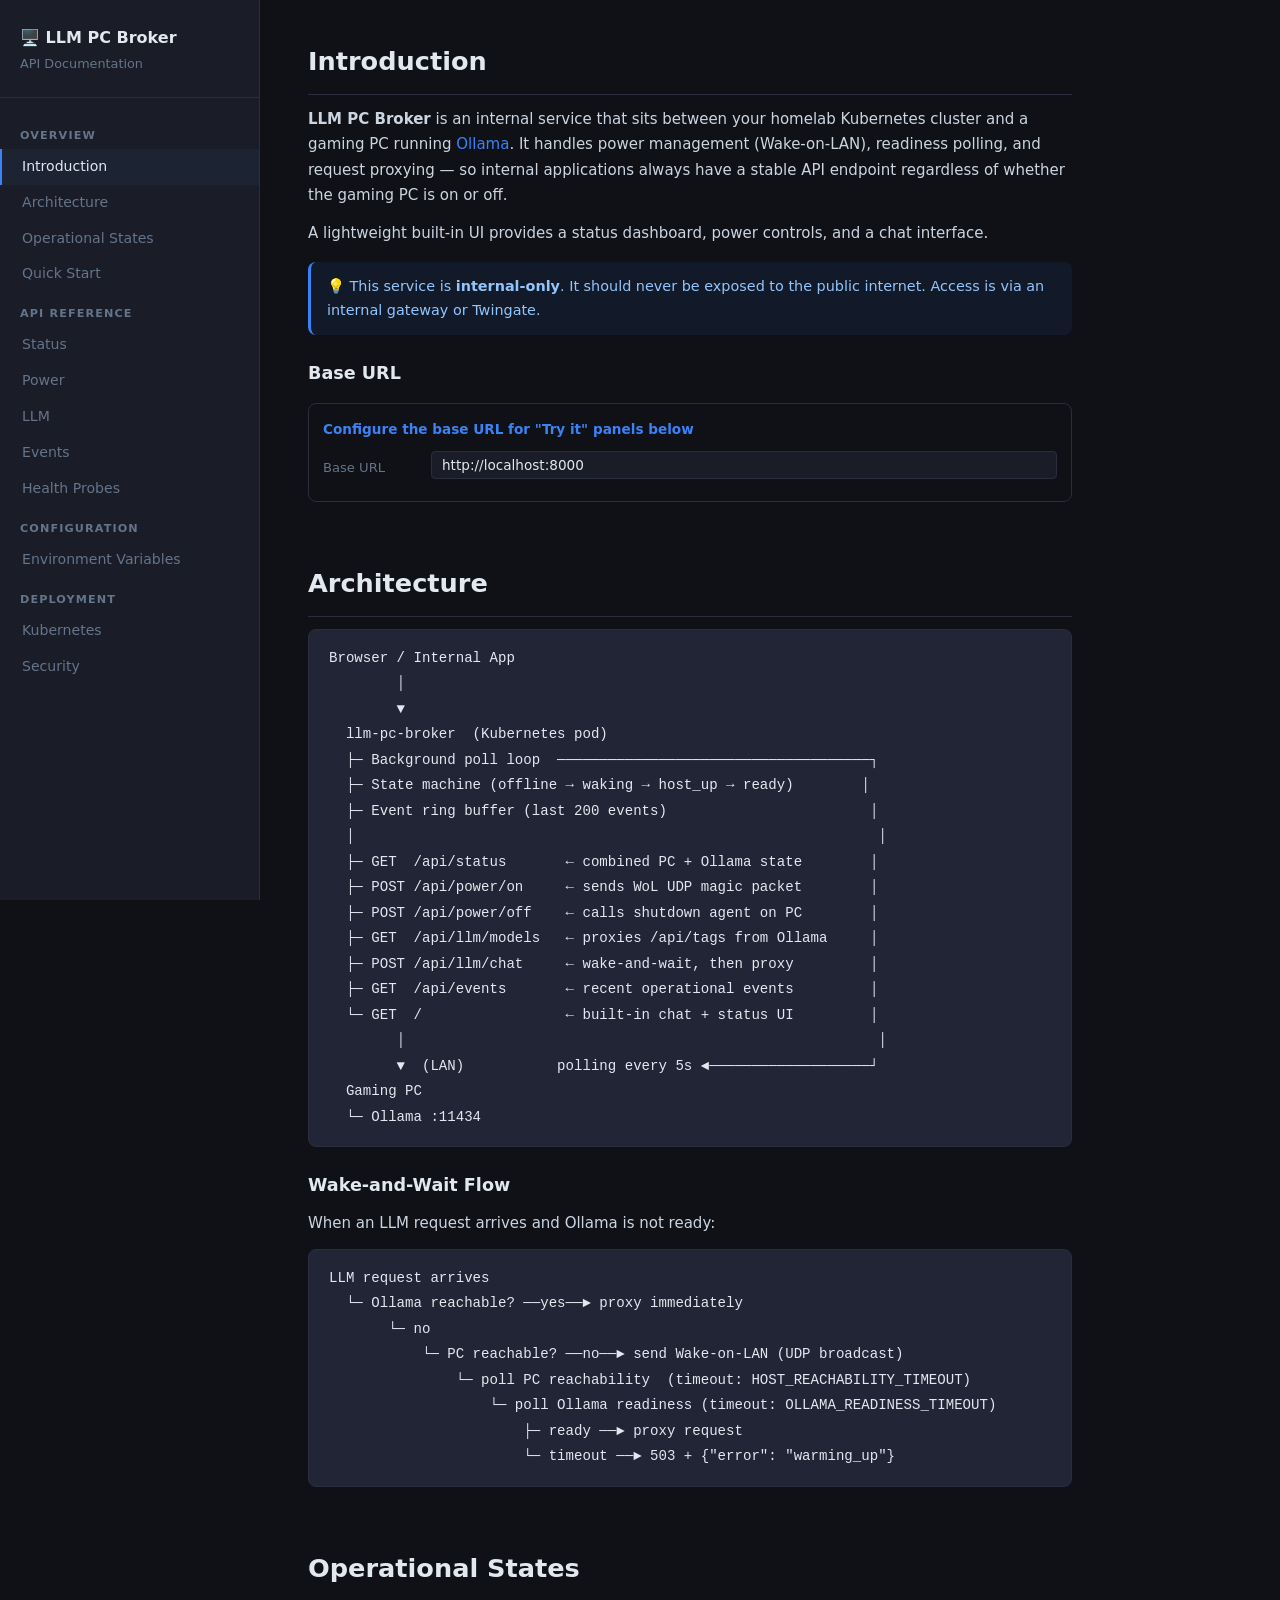
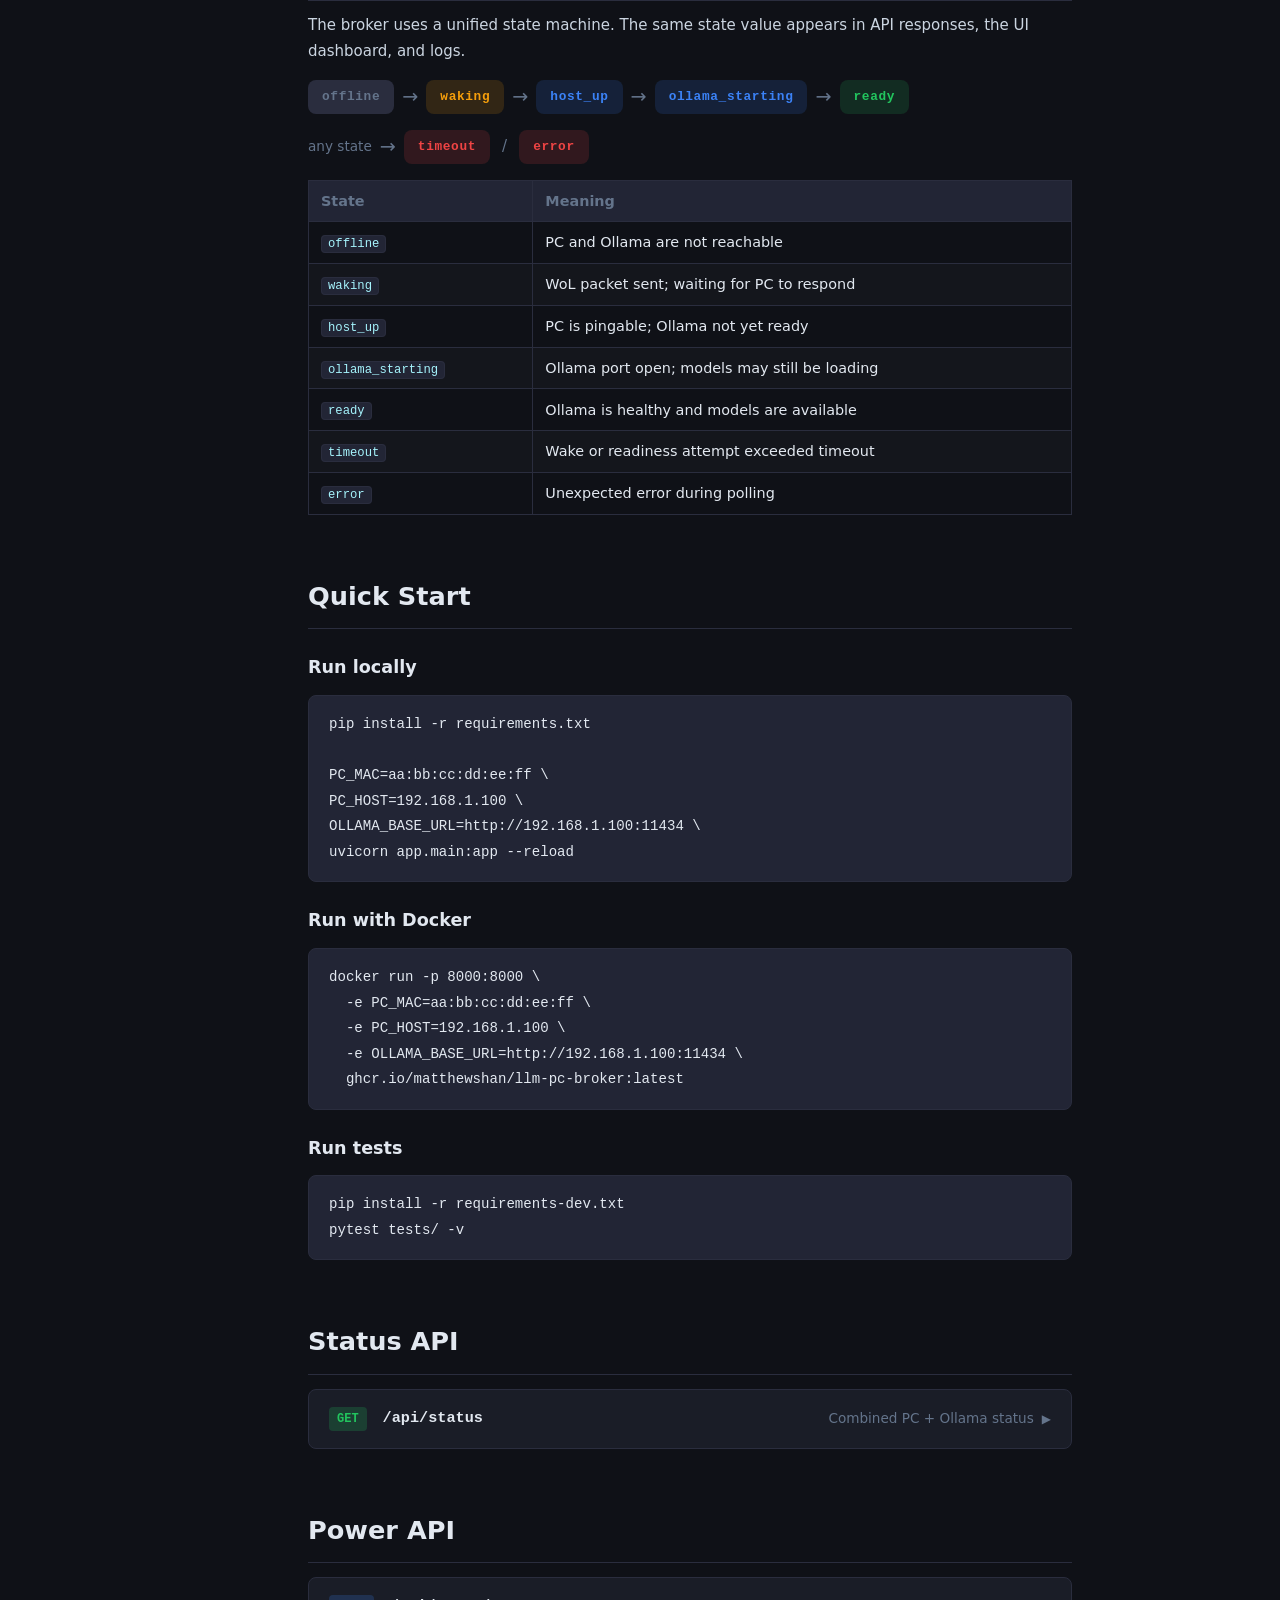
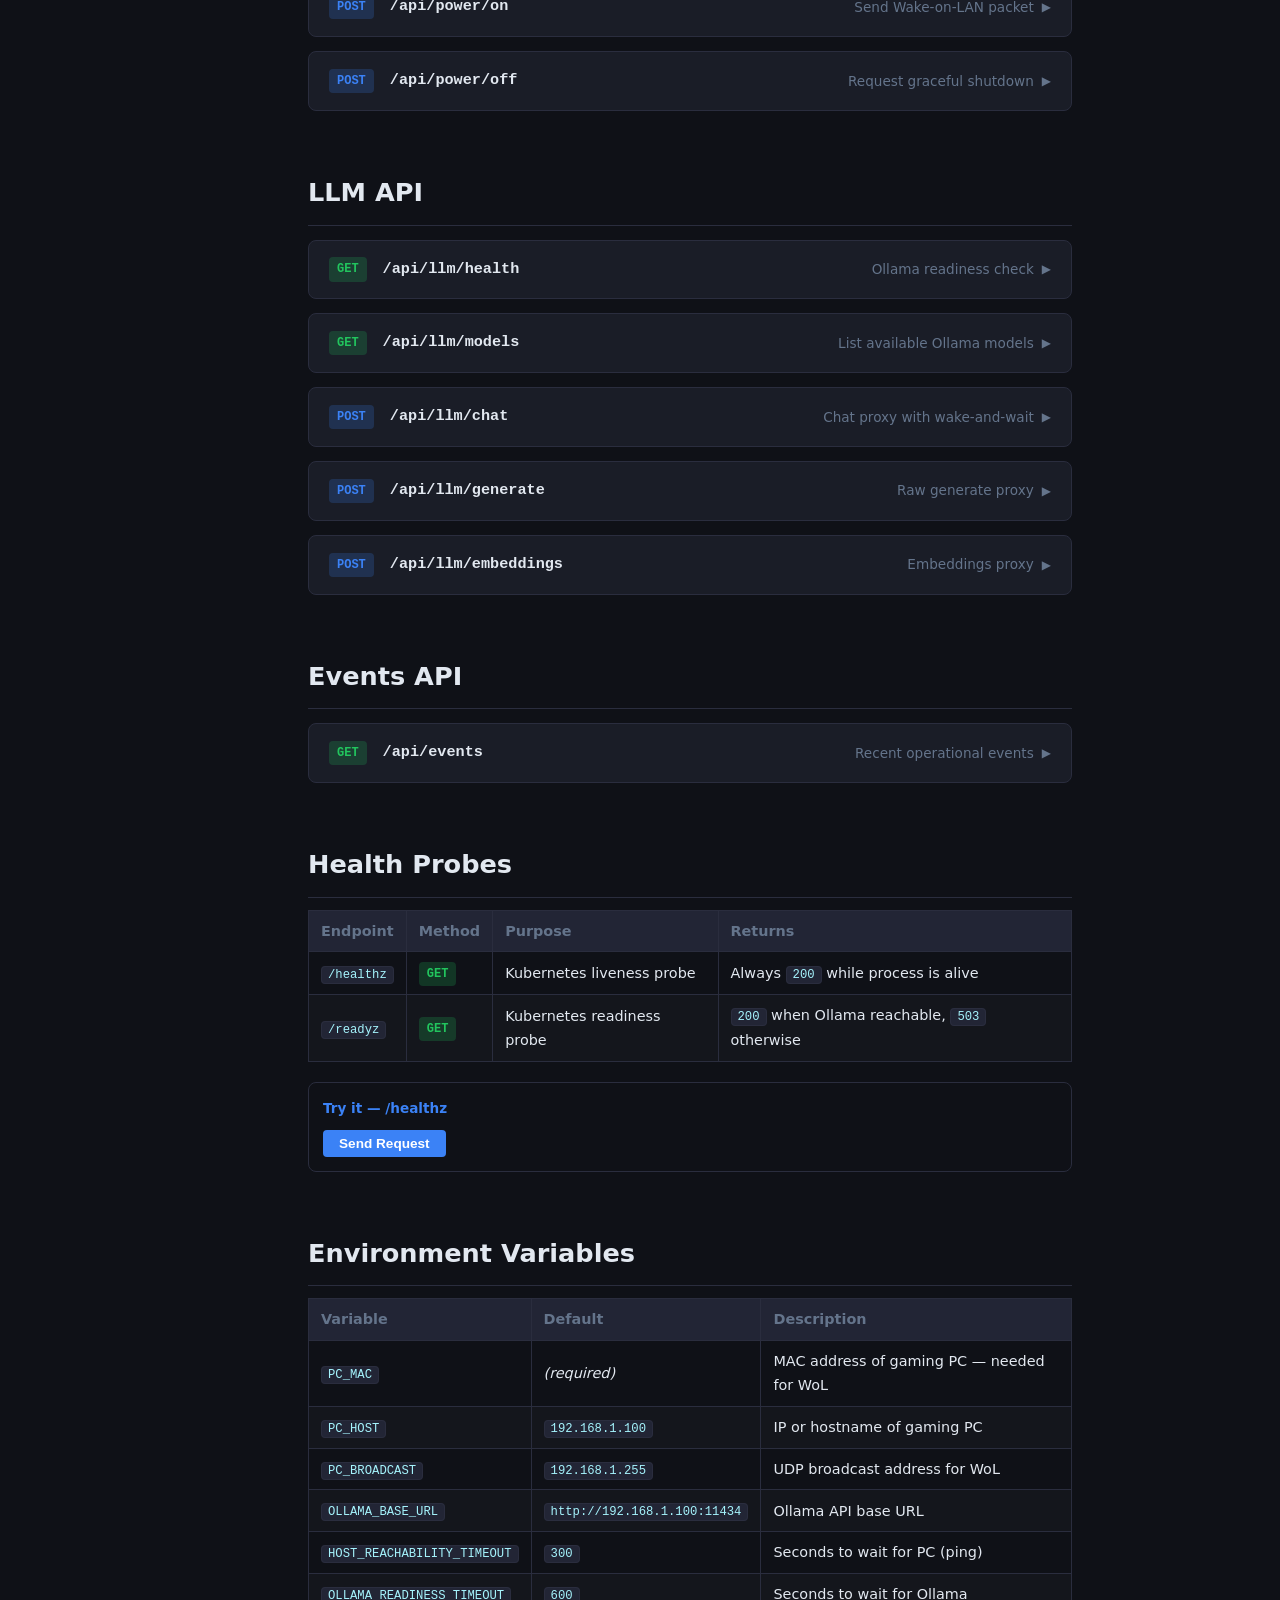
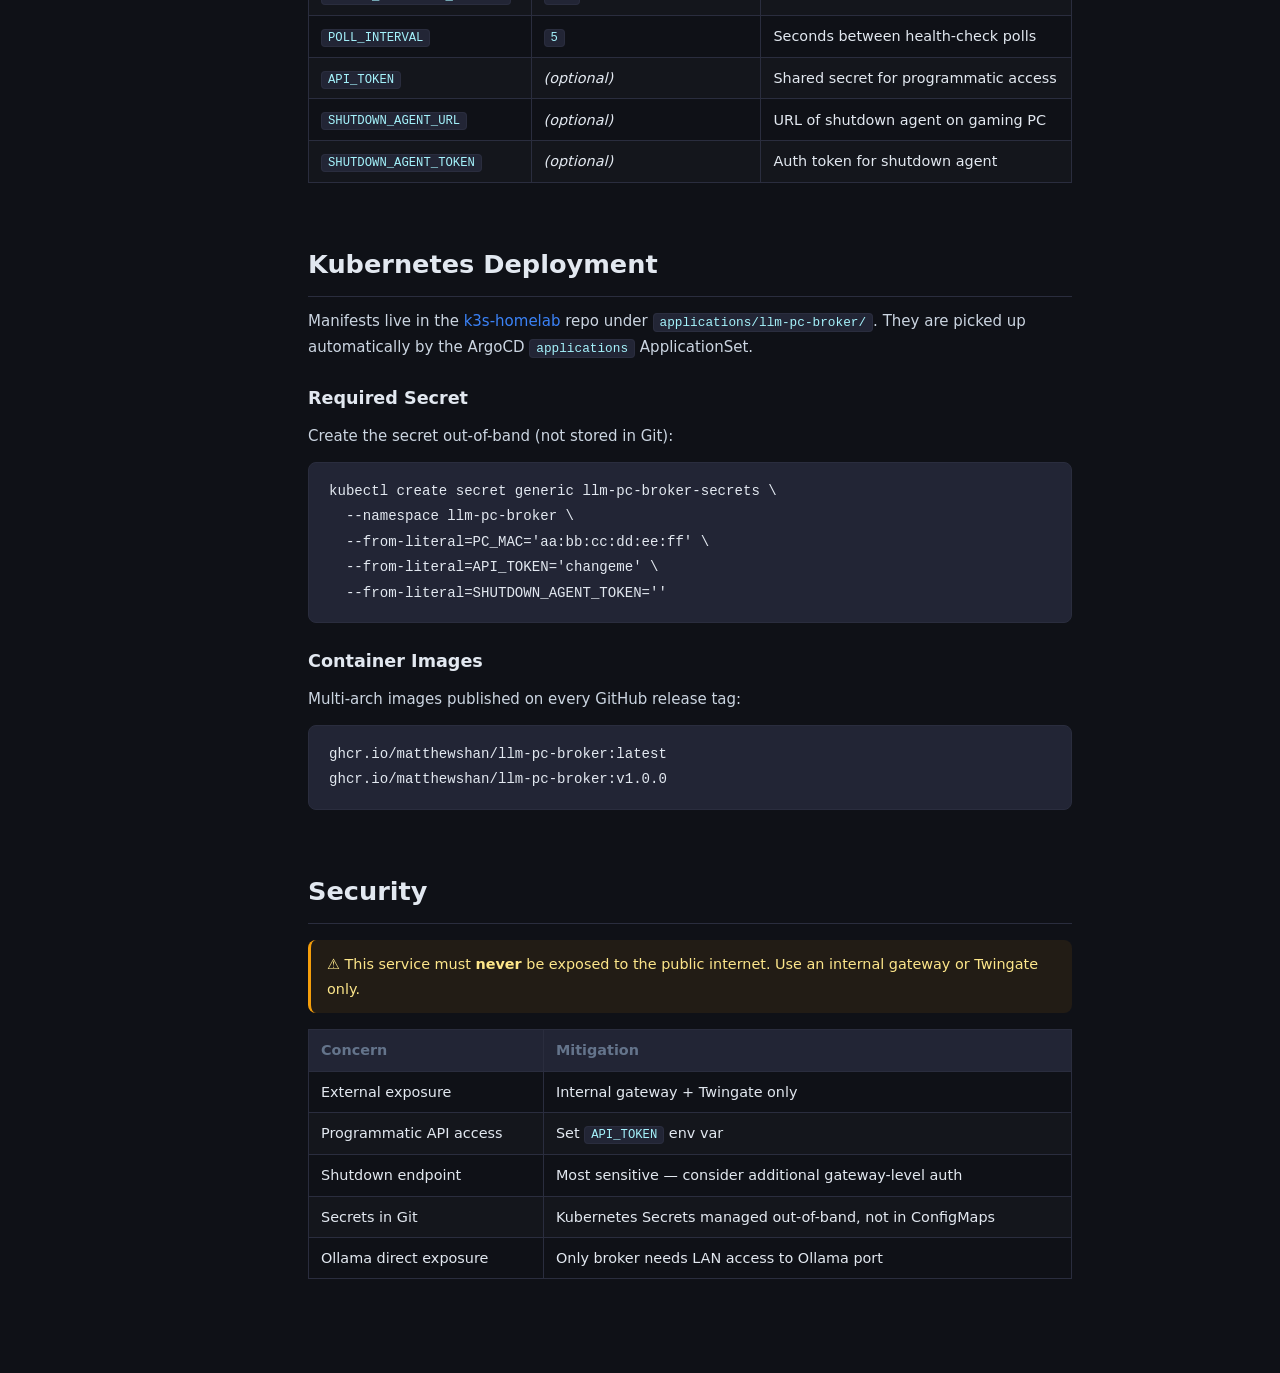
==== docs/gh-pages-docs/index.html @ eee56bbe "Add README, GitHub Actions (release + gh-pages), interactive docs, tech-stack, k3s-homelab manifests" ====
<!DOCTYPE html>
<html lang="en">
<head>
  <meta charset="UTF-8" />
  <meta name="viewport" content="width=device-width, initial-scale=1.0" />
  <title>LLM PC Broker — Docs</title>
  <style>
    :root {
      --bg: #0f1117;
      --surface: #1a1d27;
      --surface2: #222535;
      --border: #2a2d3e;
      --text: #e2e8f0;
      --muted: #64748b;
      --green: #22c55e;
      --red: #ef4444;
      --blue: #3b82f6;
      --indigo: #6366f1;
      --yellow: #f59e0b;
      --orange: #f97316;
      --radius: 8px;
      --sidebar-width: 260px;
    }

    *, *::before, *::after { box-sizing: border-box; margin: 0; padding: 0; }

    body {
      background: var(--bg);
      color: var(--text);
      font-family: 'Segoe UI', system-ui, sans-serif;
      font-size: 15px;
      line-height: 1.7;
      display: flex;
      min-height: 100vh;
    }

    /* ── Sidebar ───────────────────────────────────────────────────── */
    nav {
      width: var(--sidebar-width);
      min-width: var(--sidebar-width);
      background: var(--surface);
      border-right: 1px solid var(--border);
      padding: 24px 0;
      position: sticky;
      top: 0;
      height: 100vh;
      overflow-y: auto;
      flex-shrink: 0;
    }

    .nav-logo {
      padding: 0 20px 20px;
      border-bottom: 1px solid var(--border);
      margin-bottom: 16px;
    }
    .nav-logo h1 { font-size: 1rem; font-weight: 700; }
    .nav-logo span { color: var(--muted); font-size: 0.8rem; }

    nav ul { list-style: none; }
    nav ul li a {
      display: block;
      padding: 6px 20px;
      color: var(--muted);
      text-decoration: none;
      font-size: 0.88rem;
      border-left: 2px solid transparent;
      transition: color 0.15s, border-color 0.15s;
    }
    nav ul li a:hover, nav ul li a.active {
      color: var(--text);
      border-left-color: var(--blue);
      background: rgba(59,130,246,0.05);
    }

    .nav-section {
      padding: 12px 20px 4px;
      font-size: 0.7rem;
      font-weight: 700;
      letter-spacing: 0.1em;
      text-transform: uppercase;
      color: var(--muted);
    }

    /* ── Main content ──────────────────────────────────────────────── */
    main {
      flex: 1;
      padding: 40px 48px;
      max-width: 860px;
    }

    section { margin-bottom: 60px; scroll-margin-top: 24px; }

    h2 {
      font-size: 1.6rem;
      font-weight: 700;
      margin-bottom: 12px;
      padding-bottom: 10px;
      border-bottom: 1px solid var(--border);
    }

    h3 { font-size: 1.1rem; font-weight: 600; margin: 24px 0 10px; color: var(--text); }
    h4 { font-size: 0.95rem; font-weight: 600; margin: 16px 0 6px; color: var(--muted); }

    p { margin-bottom: 12px; color: #cbd5e1; }
    a { color: var(--blue); text-decoration: none; }
    a:hover { text-decoration: underline; }

    /* ── Code ──────────────────────────────────────────────────────── */
    code {
      background: var(--surface2);
      border: 1px solid var(--border);
      border-radius: 4px;
      padding: 1px 6px;
      font-family: 'Cascadia Code', 'Fira Code', monospace;
      font-size: 0.85em;
      color: #a5f3fc;
    }

    pre {
      background: var(--surface2);
      border: 1px solid var(--border);
      border-radius: var(--radius);
      padding: 16px 20px;
      overflow-x: auto;
      margin: 12px 0 20px;
    }
    pre code {
      background: none;
      border: none;
      padding: 0;
      font-size: 0.88rem;
      color: #e2e8f0;
    }

    /* ── Tables ────────────────────────────────────────────────────── */
    table { width: 100%; border-collapse: collapse; margin: 12px 0 20px; font-size: 0.9rem; }
    th { background: var(--surface2); padding: 8px 12px; text-align: left; font-weight: 600; color: var(--muted); border: 1px solid var(--border); }
    td { padding: 8px 12px; border: 1px solid var(--border); }
    tr:nth-child(even) td { background: rgba(255,255,255,0.02); }

    /* ── State badges ──────────────────────────────────────────────── */
    .badge {
      display: inline-block;
      padding: 2px 10px;
      border-radius: 999px;
      font-size: 0.75rem;
      font-weight: 700;
      letter-spacing: 0.05em;
    }
    .badge-green  { background: rgba(34,197,94,0.15); color: var(--green); }
    .badge-red    { background: rgba(239,68,68,0.15); color: var(--red); }
    .badge-blue   { background: rgba(59,130,246,0.15); color: var(--blue); }
    .badge-yellow { background: rgba(245,158,11,0.15); color: var(--yellow); }
    .badge-gray   { background: var(--border); color: var(--muted); }
    .badge-orange { background: rgba(249,115,22,0.15); color: var(--orange); }

    /* ── Method pills ──────────────────────────────────────────────── */
    .method {
      display: inline-block;
      padding: 2px 8px;
      border-radius: 4px;
      font-size: 0.75rem;
      font-weight: 700;
      font-family: monospace;
      margin-right: 8px;
    }
    .get    { background: rgba(34,197,94,0.2);  color: var(--green); }
    .post   { background: rgba(59,130,246,0.2); color: var(--blue); }

    /* ── Endpoint card ─────────────────────────────────────────────── */
    .endpoint {
      background: var(--surface);
      border: 1px solid var(--border);
      border-radius: var(--radius);
      padding: 16px 20px;
      margin: 14px 0;
    }
    .endpoint-header {
      display: flex;
      align-items: center;
      gap: 8px;
      cursor: pointer;
      user-select: none;
    }
    .endpoint-path {
      font-family: monospace;
      font-size: 0.95rem;
      font-weight: 600;
      flex: 1;
    }
    .endpoint-summary { color: var(--muted); font-size: 0.85rem; }
    .chevron { color: var(--muted); transition: transform 0.2s; font-size: 0.75rem; }
    .chevron.open { transform: rotate(90deg); }
    .endpoint-body { display: none; margin-top: 14px; padding-top: 14px; border-top: 1px solid var(--border); }
    .endpoint-body.open { display: block; }

    /* ── State machine diagram ─────────────────────────────────────── */
    .state-flow {
      display: flex;
      align-items: center;
      gap: 8px;
      flex-wrap: wrap;
      margin: 16px 0;
    }
    .state-node {
      padding: 6px 14px;
      border-radius: var(--radius);
      font-size: 0.8rem;
      font-weight: 600;
      font-family: monospace;
    }
    .arrow { color: var(--muted); font-size: 1.2rem; }

    /* ── Try it ────────────────────────────────────────────────────── */
    .try-panel {
      background: var(--bg);
      border: 1px solid var(--border);
      border-radius: var(--radius);
      padding: 14px;
      margin-top: 14px;
    }
    .try-panel h4 { margin: 0 0 10px; color: var(--blue); font-size: 0.85rem; }
    .try-row { display: flex; gap: 8px; align-items: flex-start; margin-bottom: 8px; flex-wrap: wrap; }
    .try-row label { color: var(--muted); font-size: 0.82rem; min-width: 100px; padding-top: 6px; }
    .try-row input, .try-row textarea, .try-row select {
      flex: 1;
      background: var(--surface);
      border: 1px solid var(--border);
      border-radius: 4px;
      color: var(--text);
      padding: 5px 10px;
      font-size: 0.85rem;
      font-family: inherit;
      min-width: 0;
    }
    .try-row textarea { resize: vertical; min-height: 60px; font-family: monospace; }
    .btn-try {
      background: var(--blue);
      color: #fff;
      border: none;
      border-radius: 4px;
      padding: 6px 16px;
      font-size: 0.85rem;
      font-weight: 600;
      cursor: pointer;
      transition: opacity 0.15s;
    }
    .btn-try:hover { opacity: 0.85; }
    .try-result {
      background: var(--surface2);
      border: 1px solid var(--border);
      border-radius: 4px;
      padding: 10px 12px;
      font-family: monospace;
      font-size: 0.82rem;
      white-space: pre-wrap;
      word-break: break-word;
      min-height: 40px;
      max-height: 300px;
      overflow-y: auto;
      color: #a5f3fc;
      margin-top: 8px;
      display: none;
    }
    .try-status {
      font-size: 0.78rem;
      margin-top: 4px;
    }

    /* ── Alert ─────────────────────────────────────────────────────── */
    .alert {
      border-radius: var(--radius);
      padding: 12px 16px;
      margin: 16px 0;
      font-size: 0.9rem;
      border-left: 3px solid;
    }
    .alert-blue { background: rgba(59,130,246,0.08); border-color: var(--blue); color: #93c5fd; }
    .alert-yellow { background: rgba(245,158,11,0.08); border-color: var(--yellow); color: #fde68a; }

    @media (max-width: 720px) {
      nav { display: none; }
      main { padding: 24px 16px; }
    }
  </style>
</head>
<body>

<!-- ── Sidebar ──────────────────────────────────────────────────────────── -->
<nav>
  <div class="nav-logo">
    <h1>🖥️ LLM PC Broker</h1>
    <span>API Documentation</span>
  </div>
  <ul>
    <li class="nav-section">Overview</li>
    <li><a href="#introduction">Introduction</a></li>
    <li><a href="#architecture">Architecture</a></li>
    <li><a href="#states">Operational States</a></li>
    <li><a href="#quickstart">Quick Start</a></li>

    <li class="nav-section">API Reference</li>
    <li><a href="#status">Status</a></li>
    <li><a href="#power">Power</a></li>
    <li><a href="#llm">LLM</a></li>
    <li><a href="#events">Events</a></li>
    <li><a href="#health">Health Probes</a></li>

    <li class="nav-section">Configuration</li>
    <li><a href="#config">Environment Variables</a></li>

    <li class="nav-section">Deployment</li>
    <li><a href="#kubernetes">Kubernetes</a></li>
    <li><a href="#security">Security</a></li>
  </ul>
</nav>

<!-- ── Main ─────────────────────────────────────────────────────────────── -->
<main>

  <!-- Introduction -->
  <section id="introduction">
    <h2>Introduction</h2>
    <p>
      <strong>LLM PC Broker</strong> is an internal service that sits between your homelab Kubernetes cluster
      and a gaming PC running <a href="https://ollama.com/" target="_blank">Ollama</a>. It handles power
      management (Wake-on-LAN), readiness polling, and request proxying — so internal applications always
      have a stable API endpoint regardless of whether the gaming PC is on or off.
    </p>
    <p>
      A lightweight built-in UI provides a status dashboard, power controls, and a chat interface.
    </p>
    <div class="alert alert-blue">
      💡 This service is <strong>internal-only</strong>. It should never be exposed to the public internet.
      Access is via an internal gateway or Twingate.
    </div>

    <h3>Base URL</h3>
    <div class="try-panel">
      <h4>Configure the base URL for "Try it" panels below</h4>
      <div class="try-row">
        <label>Base URL</label>
        <input id="global-base-url" type="text" value="http://localhost:8000" placeholder="http://llm-broker.internal" />
      </div>
    </div>
  </section>

  <!-- Architecture -->
  <section id="architecture">
    <h2>Architecture</h2>
    <pre><code>Browser / Internal App
        │
        ▼
  llm-pc-broker  (Kubernetes pod)
  ├─ Background poll loop  ─────────────────────────────────────┐
  ├─ State machine (offline → waking → host_up → ready)        │
  ├─ Event ring buffer (last 200 events)                        │
  │                                                              │
  ├─ GET  /api/status       ← combined PC + Ollama state        │
  ├─ POST /api/power/on     ← sends WoL UDP magic packet        │
  ├─ POST /api/power/off    ← calls shutdown agent on PC        │
  ├─ GET  /api/llm/models   ← proxies /api/tags from Ollama     │
  ├─ POST /api/llm/chat     ← wake-and-wait, then proxy         │
  ├─ GET  /api/events       ← recent operational events         │
  └─ GET  /                 ← built-in chat + status UI         │
        │                                                        │
        ▼  (LAN)           polling every 5s ◄───────────────────┘
  Gaming PC
  └─ Ollama :11434</code></pre>

    <h3>Wake-and-Wait Flow</h3>
    <p>When an LLM request arrives and Ollama is not ready:</p>
    <pre><code>LLM request arrives
  └─ Ollama reachable? ──yes──► proxy immediately
       └─ no
           └─ PC reachable? ──no──► send Wake-on-LAN (UDP broadcast)
               └─ poll PC reachability  (timeout: HOST_REACHABILITY_TIMEOUT)
                   └─ poll Ollama readiness (timeout: OLLAMA_READINESS_TIMEOUT)
                       ├─ ready ──► proxy request
                       └─ timeout ──► 503 + {"error": "warming_up"}</code></pre>
  </section>

  <!-- States -->
  <section id="states">
    <h2>Operational States</h2>
    <p>The broker uses a unified state machine. The same state value appears in API responses, the UI dashboard, and logs.</p>

    <div class="state-flow">
      <span class="state-node badge badge-gray">offline</span>
      <span class="arrow">→</span>
      <span class="state-node badge badge-yellow">waking</span>
      <span class="arrow">→</span>
      <span class="state-node badge badge-blue">host_up</span>
      <span class="arrow">→</span>
      <span class="state-node badge badge-blue">ollama_starting</span>
      <span class="arrow">→</span>
      <span class="state-node badge badge-green">ready</span>
    </div>
    <div class="state-flow" style="margin-top:4px">
      <span style="color:var(--muted);font-size:.85rem">any state</span>
      <span class="arrow">→</span>
      <span class="state-node badge badge-red">timeout</span>
      <span style="padding: 0 4px;color:var(--muted)">/</span>
      <span class="state-node badge badge-red">error</span>
    </div>

    <table>
      <thead><tr><th>State</th><th>Meaning</th></tr></thead>
      <tbody>
        <tr><td><code>offline</code></td><td>PC and Ollama are not reachable</td></tr>
        <tr><td><code>waking</code></td><td>WoL packet sent; waiting for PC to respond</td></tr>
        <tr><td><code>host_up</code></td><td>PC is pingable; Ollama not yet ready</td></tr>
        <tr><td><code>ollama_starting</code></td><td>Ollama port open; models may still be loading</td></tr>
        <tr><td><code>ready</code></td><td>Ollama is healthy and models are available</td></tr>
        <tr><td><code>timeout</code></td><td>Wake or readiness attempt exceeded timeout</td></tr>
        <tr><td><code>error</code></td><td>Unexpected error during polling</td></tr>
      </tbody>
    </table>
  </section>

  <!-- Quick Start -->
  <section id="quickstart">
    <h2>Quick Start</h2>
    <h3>Run locally</h3>
    <pre><code>pip install -r requirements.txt

PC_MAC=aa:bb:cc:dd:ee:ff \
PC_HOST=192.168.1.100 \
OLLAMA_BASE_URL=http://192.168.1.100:11434 \
uvicorn app.main:app --reload</code></pre>

    <h3>Run with Docker</h3>
    <pre><code>docker run -p 8000:8000 \
  -e PC_MAC=aa:bb:cc:dd:ee:ff \
  -e PC_HOST=192.168.1.100 \
  -e OLLAMA_BASE_URL=http://192.168.1.100:11434 \
  ghcr.io/matthewshan/llm-pc-broker:latest</code></pre>

    <h3>Run tests</h3>
    <pre><code>pip install -r requirements-dev.txt
pytest tests/ -v</code></pre>
  </section>

  <!-- Status API -->
  <section id="status">
    <h2>Status API</h2>

    <div class="endpoint">
      <div class="endpoint-header" onclick="toggleEndpoint(this)">
        <span class="method get">GET</span>
        <span class="endpoint-path">/api/status</span>
        <span class="endpoint-summary">Combined PC + Ollama status</span>
        <span class="chevron">▶</span>
      </div>
      <div class="endpoint-body">
        <p>Returns the current state of the broker, PC reachability, and Ollama readiness.</p>
        <h4>Response</h4>
        <pre><code>{
  "state": "ready",
  "pc": {
    "reachable": true,
    "last_seen": "2026-05-17T12:00:00Z"
  },
  "ollama": {
    "reachable": true,
    "models": ["llama3", "deepseek-r1"]
  }
}</code></pre>
        <div class="try-panel">
          <h4>Try it</h4>
          <button class="btn-try" onclick="tryGet('/api/status', 'r-status')">Send Request</button>
          <div class="try-result" id="r-status"></div>
        </div>
      </div>
    </div>
  </section>

  <!-- Power API -->
  <section id="power">
    <h2>Power API</h2>

    <div class="endpoint">
      <div class="endpoint-header" onclick="toggleEndpoint(this)">
        <span class="method post">POST</span>
        <span class="endpoint-path">/api/power/on</span>
        <span class="endpoint-summary">Send Wake-on-LAN packet</span>
        <span class="chevron">▶</span>
      </div>
      <div class="endpoint-body">
        <p>Sends a UDP broadcast WoL magic packet to the gaming PC. Idempotent — safe to call even if the PC is already on.</p>
        <p>Returns <code>202 Accepted</code> on success, <code>503</code> if <code>PC_MAC</code> is not configured.</p>
        <h4>Response (202)</h4>
        <pre><code>{ "accepted": true, "message": "Wake-on-LAN packet sent" }</code></pre>
        <div class="try-panel">
          <h4>Try it</h4>
          <button class="btn-try" onclick="tryPost('/api/power/on', null, 'r-power-on')">Send Request</button>
          <div class="try-result" id="r-power-on"></div>
        </div>
      </div>
    </div>

    <div class="endpoint">
      <div class="endpoint-header" onclick="toggleEndpoint(this)">
        <span class="method post">POST</span>
        <span class="endpoint-path">/api/power/off</span>
        <span class="endpoint-summary">Request graceful shutdown</span>
        <span class="chevron">▶</span>
      </div>
      <div class="endpoint-body">
        <p>Calls the optional shutdown agent running on the gaming PC. Returns <code>202</code> on success, <code>503</code> if the agent is not configured or unreachable.</p>
        <div class="alert alert-yellow">⚠️ Requires <code>SHUTDOWN_AGENT_URL</code> to be configured.</div>
        <div class="try-panel">
          <h4>Try it</h4>
          <button class="btn-try" onclick="tryPost('/api/power/off', null, 'r-power-off')">Send Request</button>
          <div class="try-result" id="r-power-off"></div>
        </div>
      </div>
    </div>
  </section>

  <!-- LLM API -->
  <section id="llm">
    <h2>LLM API</h2>

    <div class="endpoint">
      <div class="endpoint-header" onclick="toggleEndpoint(this)">
        <span class="method get">GET</span>
        <span class="endpoint-path">/api/llm/health</span>
        <span class="endpoint-summary">Ollama readiness check</span>
        <span class="chevron">▶</span>
      </div>
      <div class="endpoint-body">
        <p>Returns <code>{"status": "ok"}</code> when Ollama is reachable, <code>503</code> otherwise.</p>
        <div class="try-panel">
          <h4>Try it</h4>
          <button class="btn-try" onclick="tryGet('/api/llm/health', 'r-llm-health')">Send Request</button>
          <div class="try-result" id="r-llm-health"></div>
        </div>
      </div>
    </div>

    <div class="endpoint">
      <div class="endpoint-header" onclick="toggleEndpoint(this)">
        <span class="method get">GET</span>
        <span class="endpoint-path">/api/llm/models</span>
        <span class="endpoint-summary">List available Ollama models</span>
        <span class="chevron">▶</span>
      </div>
      <div class="endpoint-body">
        <p>Proxies <code>GET /api/tags</code> from Ollama and returns model names.</p>
        <h4>Response</h4>
        <pre><code>{ "models": ["llama3", "deepseek-r1"] }</code></pre>
        <div class="try-panel">
          <h4>Try it</h4>
          <button class="btn-try" onclick="tryGet('/api/llm/models', 'r-llm-models')">Send Request</button>
          <div class="try-result" id="r-llm-models"></div>
        </div>
      </div>
    </div>

    <div class="endpoint">
      <div class="endpoint-header" onclick="toggleEndpoint(this)">
        <span class="method post">POST</span>
        <span class="endpoint-path">/api/llm/chat</span>
        <span class="endpoint-summary">Chat proxy with wake-and-wait</span>
        <span class="chevron">▶</span>
      </div>
      <div class="endpoint-body">
        <p>Accepts an Ollama-format chat request. If the PC is offline, automatically wakes it and waits before proxying. Returns <code>503</code> with <code>{"error":"warming_up"}</code> if readiness times out.</p>
        <h4>Request body</h4>
        <pre><code>{
  "model": "llama3",
  "messages": [
    { "role": "user", "content": "Hello!" }
  ],
  "stream": false
}</code></pre>
        <div class="try-panel">
          <h4>Try it</h4>
          <div class="try-row">
            <label>Model</label>
            <input id="chat-model" type="text" value="llama3" />
          </div>
          <div class="try-row">
            <label>Message</label>
            <textarea id="chat-message">Hello! What can you do?</textarea>
          </div>
          <button class="btn-try" onclick="tryChatRequest()">Send Request</button>
          <div class="try-result" id="r-chat"></div>
        </div>
      </div>
    </div>

    <div class="endpoint">
      <div class="endpoint-header" onclick="toggleEndpoint(this)">
        <span class="method post">POST</span>
        <span class="endpoint-path">/api/llm/generate</span>
        <span class="endpoint-summary">Raw generate proxy</span>
        <span class="chevron">▶</span>
      </div>
      <div class="endpoint-body">
        <p>Proxies a raw generate request to Ollama. Same wake-and-wait behavior as <code>/api/llm/chat</code>.</p>
        <h4>Request body</h4>
        <pre><code>{ "model": "llama3", "prompt": "Why is the sky blue?", "stream": false }</code></pre>
      </div>
    </div>

    <div class="endpoint">
      <div class="endpoint-header" onclick="toggleEndpoint(this)">
        <span class="method post">POST</span>
        <span class="endpoint-path">/api/llm/embeddings</span>
        <span class="endpoint-summary">Embeddings proxy</span>
        <span class="chevron">▶</span>
      </div>
      <div class="endpoint-body">
        <p>Proxies an embeddings request to Ollama.</p>
        <h4>Request body</h4>
        <pre><code>{ "model": "llama3", "prompt": "The sky is blue." }</code></pre>
      </div>
    </div>
  </section>

  <!-- Events API -->
  <section id="events">
    <h2>Events API</h2>

    <div class="endpoint">
      <div class="endpoint-header" onclick="toggleEndpoint(this)">
        <span class="method get">GET</span>
        <span class="endpoint-path">/api/events</span>
        <span class="endpoint-summary">Recent operational events</span>
        <span class="chevron">▶</span>
      </div>
      <div class="endpoint-body">
        <p>Returns the most recent events from the in-memory ring buffer (max 200 entries, newest first).</p>
        <h4>Query parameters</h4>
        <table>
          <thead><tr><th>Param</th><th>Default</th><th>Description</th></tr></thead>
          <tbody>
            <tr><td><code>limit</code></td><td>50</td><td>Number of events to return (1–200)</td></tr>
          </tbody>
        </table>
        <h4>Response</h4>
        <pre><code>[
  {
    "timestamp": "2026-05-17T12:01:00Z",
    "kind": "wake_request",
    "message": "Wake-on-LAN request initiated"
  },
  {
    "timestamp": "2026-05-17T12:03:45Z",
    "kind": "state_change",
    "message": "State changed from waking to ready"
  }
]</code></pre>
        <div class="try-panel">
          <h4>Try it</h4>
          <div class="try-row">
            <label>Limit</label>
            <input id="events-limit" type="number" value="10" min="1" max="200" style="max-width:80px" />
          </div>
          <button class="btn-try" onclick="tryEventsRequest()">Send Request</button>
          <div class="try-result" id="r-events"></div>
        </div>
      </div>
    </div>
  </section>

  <!-- Health -->
  <section id="health">
    <h2>Health Probes</h2>
    <table>
      <thead><tr><th>Endpoint</th><th>Method</th><th>Purpose</th><th>Returns</th></tr></thead>
      <tbody>
        <tr>
          <td><code>/healthz</code></td><td><span class="method get">GET</span></td>
          <td>Kubernetes liveness probe</td>
          <td>Always <code>200</code> while process is alive</td>
        </tr>
        <tr>
          <td><code>/readyz</code></td><td><span class="method get">GET</span></td>
          <td>Kubernetes readiness probe</td>
          <td><code>200</code> when Ollama reachable, <code>503</code> otherwise</td>
        </tr>
      </tbody>
    </table>
    <div class="try-panel">
      <h4>Try it — /healthz</h4>
      <button class="btn-try" onclick="tryGet('/healthz', 'r-healthz')">Send Request</button>
      <div class="try-result" id="r-healthz"></div>
    </div>
  </section>

  <!-- Config -->
  <section id="config">
    <h2>Environment Variables</h2>
    <table>
      <thead><tr><th>Variable</th><th>Default</th><th>Description</th></tr></thead>
      <tbody>
        <tr><td><code>PC_MAC</code></td><td><em>(required)</em></td><td>MAC address of gaming PC — needed for WoL</td></tr>
        <tr><td><code>PC_HOST</code></td><td><code>192.168.1.100</code></td><td>IP or hostname of gaming PC</td></tr>
        <tr><td><code>PC_BROADCAST</code></td><td><code>192.168.1.255</code></td><td>UDP broadcast address for WoL</td></tr>
        <tr><td><code>OLLAMA_BASE_URL</code></td><td><code>http://192.168.1.100:11434</code></td><td>Ollama API base URL</td></tr>
        <tr><td><code>HOST_REACHABILITY_TIMEOUT</code></td><td><code>300</code></td><td>Seconds to wait for PC (ping)</td></tr>
        <tr><td><code>OLLAMA_READINESS_TIMEOUT</code></td><td><code>600</code></td><td>Seconds to wait for Ollama</td></tr>
        <tr><td><code>POLL_INTERVAL</code></td><td><code>5</code></td><td>Seconds between health-check polls</td></tr>
        <tr><td><code>API_TOKEN</code></td><td><em>(optional)</em></td><td>Shared secret for programmatic access</td></tr>
        <tr><td><code>SHUTDOWN_AGENT_URL</code></td><td><em>(optional)</em></td><td>URL of shutdown agent on gaming PC</td></tr>
        <tr><td><code>SHUTDOWN_AGENT_TOKEN</code></td><td><em>(optional)</em></td><td>Auth token for shutdown agent</td></tr>
      </tbody>
    </table>
  </section>

  <!-- Kubernetes -->
  <section id="kubernetes">
    <h2>Kubernetes Deployment</h2>
    <p>
      Manifests live in the <a href="https://github.com/matthewshan/k3s-homelab" target="_blank">k3s-homelab</a> repo
      under <code>applications/llm-pc-broker/</code>. They are picked up automatically by the ArgoCD
      <code>applications</code> ApplicationSet.
    </p>
    <h3>Required Secret</h3>
    <p>Create the secret out-of-band (not stored in Git):</p>
    <pre><code>kubectl create secret generic llm-pc-broker-secrets \
  --namespace llm-pc-broker \
  --from-literal=PC_MAC='aa:bb:cc:dd:ee:ff' \
  --from-literal=API_TOKEN='changeme' \
  --from-literal=SHUTDOWN_AGENT_TOKEN=''</code></pre>

    <h3>Container Images</h3>
    <p>Multi-arch images published on every GitHub release tag:</p>
    <pre><code>ghcr.io/matthewshan/llm-pc-broker:latest
ghcr.io/matthewshan/llm-pc-broker:v1.0.0</code></pre>
  </section>

  <!-- Security -->
  <section id="security">
    <h2>Security</h2>
    <div class="alert alert-yellow">
      ⚠️ This service must <strong>never</strong> be exposed to the public internet. Use an internal gateway or Twingate only.
    </div>
    <table>
      <thead><tr><th>Concern</th><th>Mitigation</th></tr></thead>
      <tbody>
        <tr><td>External exposure</td><td>Internal gateway + Twingate only</td></tr>
        <tr><td>Programmatic API access</td><td>Set <code>API_TOKEN</code> env var</td></tr>
        <tr><td>Shutdown endpoint</td><td>Most sensitive — consider additional gateway-level auth</td></tr>
        <tr><td>Secrets in Git</td><td>Kubernetes Secrets managed out-of-band, not in ConfigMaps</td></tr>
        <tr><td>Ollama direct exposure</td><td>Only broker needs LAN access to Ollama port</td></tr>
      </tbody>
    </table>
  </section>

</main>

<script>
'use strict';

// ── Sidebar active link on scroll ─────────────────────────────────────────
const sections = document.querySelectorAll('section[id]');
const navLinks  = document.querySelectorAll('nav a[href^="#"]');

const observer = new IntersectionObserver((entries) => {
  entries.forEach(e => {
    if (e.isIntersecting) {
      navLinks.forEach(l => l.classList.remove('active'));
      const link = document.querySelector(`nav a[href="#${e.target.id}"]`);
      if (link) link.classList.add('active');
    }
  });
}, { rootMargin: '-20% 0px -70% 0px' });

sections.forEach(s => observer.observe(s));

// ── Accordion ─────────────────────────────────────────────────────────────
function toggleEndpoint(header) {
  const body    = header.nextElementSibling;
  const chevron = header.querySelector('.chevron');
  const isOpen  = body.classList.contains('open');
  body.classList.toggle('open', !isOpen);
  chevron.classList.toggle('open', !isOpen);
}

// ── "Try it" helpers ──────────────────────────────────────────────────────
function getBase() {
  return (document.getElementById('global-base-url').value || 'http://localhost:8000').replace(/\/$/, '');
}

function showResult(elId, status, body) {
  const el = document.getElementById(elId);
  el.style.display = 'block';
  const color = status >= 200 && status < 300 ? '#86efac' : '#fca5a5';
  el.style.color = color;
  el.textContent = `HTTP ${status}\n\n${typeof body === 'string' ? body : JSON.stringify(body, null, 2)}`;
}

async function tryGet(path, resultId) {
  try {
    const r = await fetch(getBase() + path);
    const body = await r.json().catch(() => r.text());
    showResult(resultId, r.status, body);
  } catch (e) {
    showResult(resultId, 0, `Network error: ${e.message}`);
  }
}

async function tryPost(path, payload, resultId) {
  try {
    const opts = { method: 'POST', headers: {} };
    if (payload !== null) {
      opts.headers['Content-Type'] = 'application/json';
      opts.body = JSON.stringify(payload);
    }
    const r = await fetch(getBase() + path, opts);
    const body = await r.json().catch(() => r.text());
    showResult(resultId, r.status, body);
  } catch (e) {
    showResult(resultId, 0, `Network error: ${e.message}`);
  }
}

async function tryChatRequest() {
  const model   = document.getElementById('chat-model').value || 'llama3';
  const content = document.getElementById('chat-message').value || 'Hello!';
  await tryPost('/api/llm/chat', {
    model,
    messages: [{ role: 'user', content }],
    stream: false,
  }, 'r-chat');
}

async function tryEventsRequest() {
  const limit = document.getElementById('events-limit').value || 10;
  await tryGet(`/api/events?limit=${limit}`, 'r-events');
}
</script>
</body>
</html>
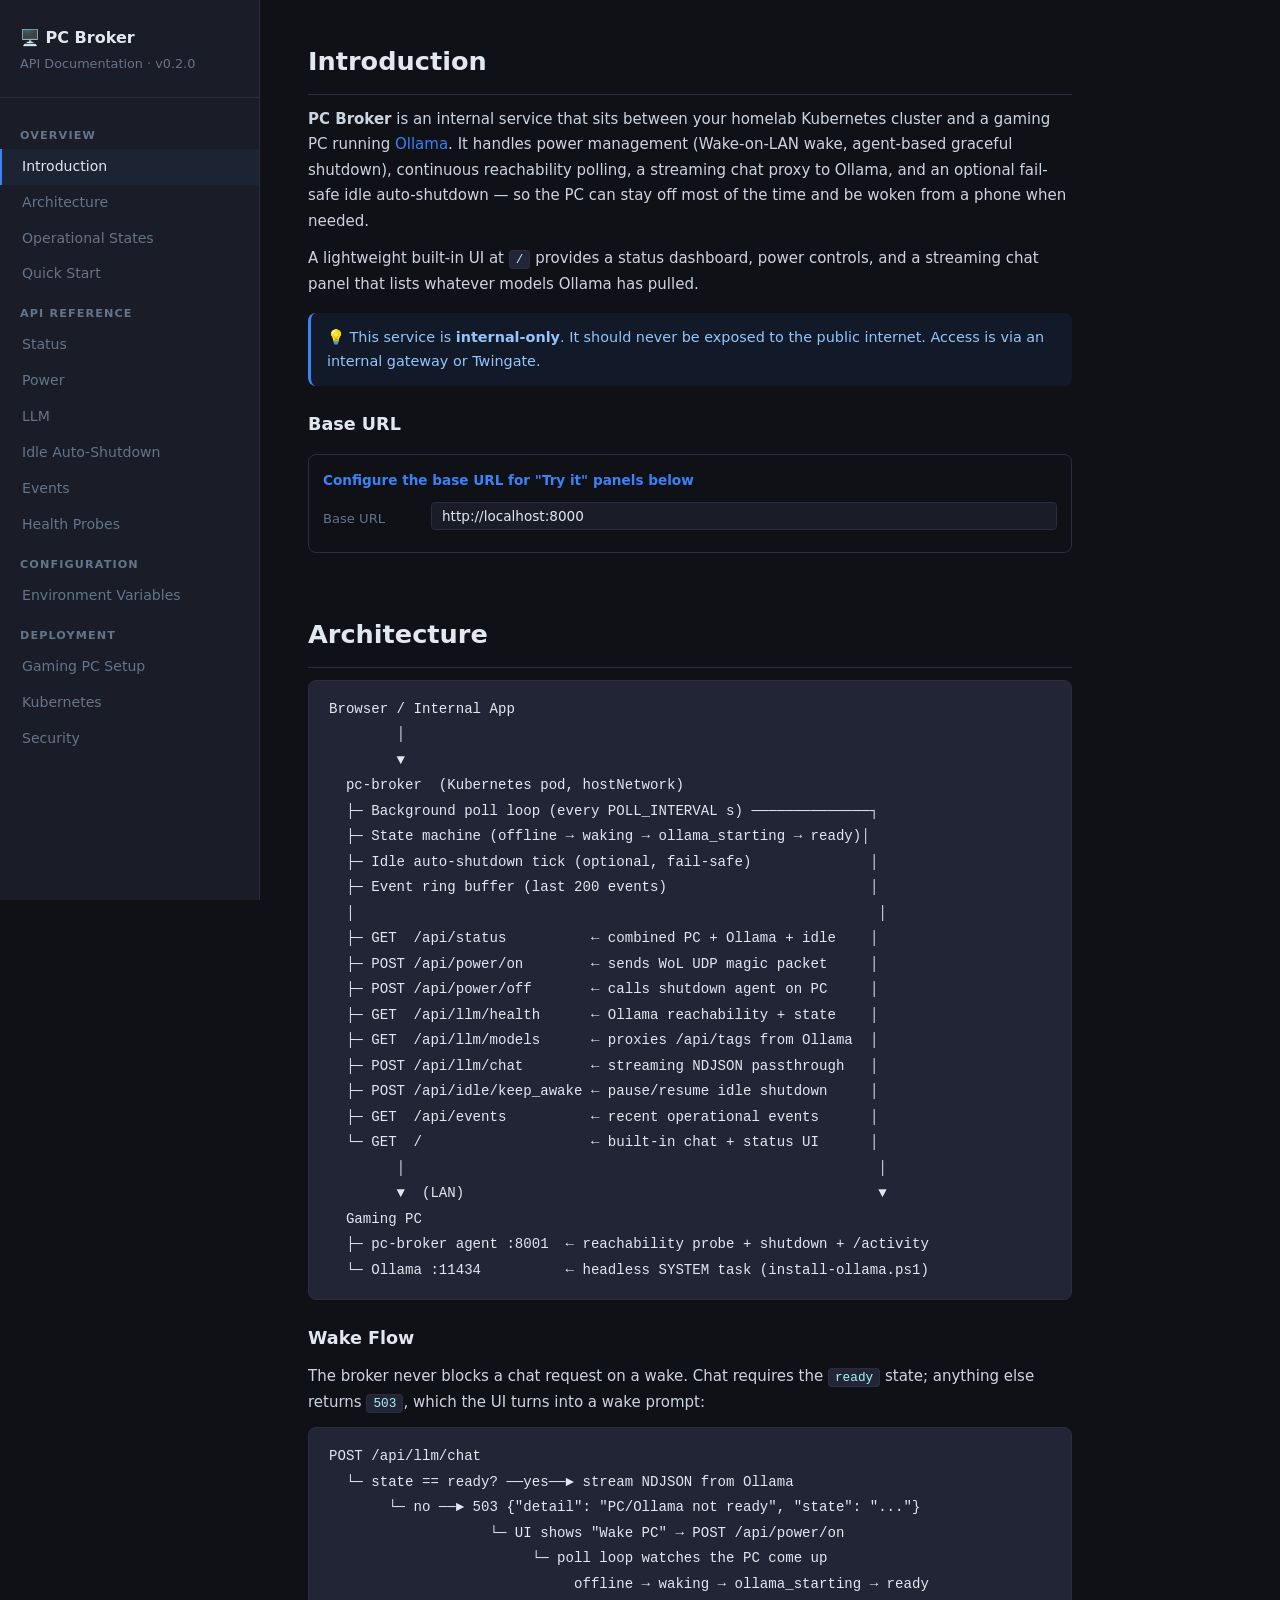
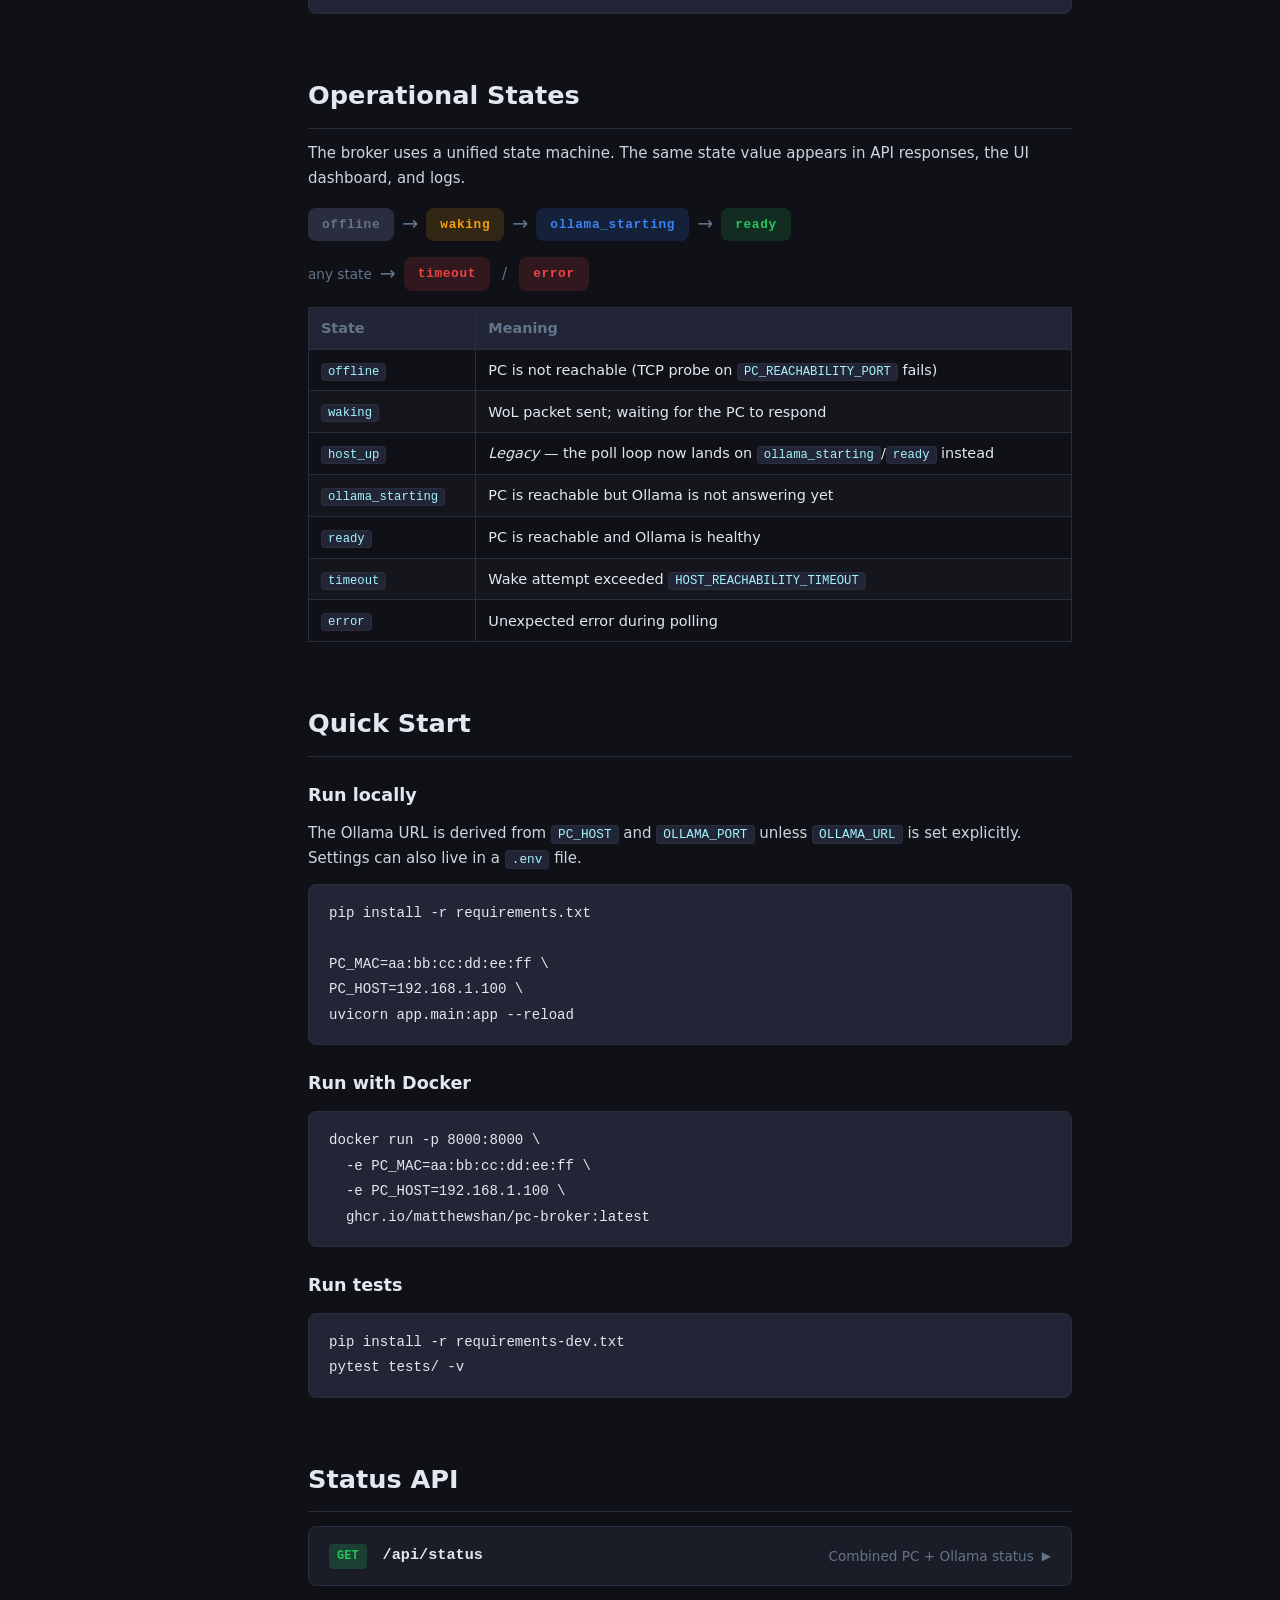
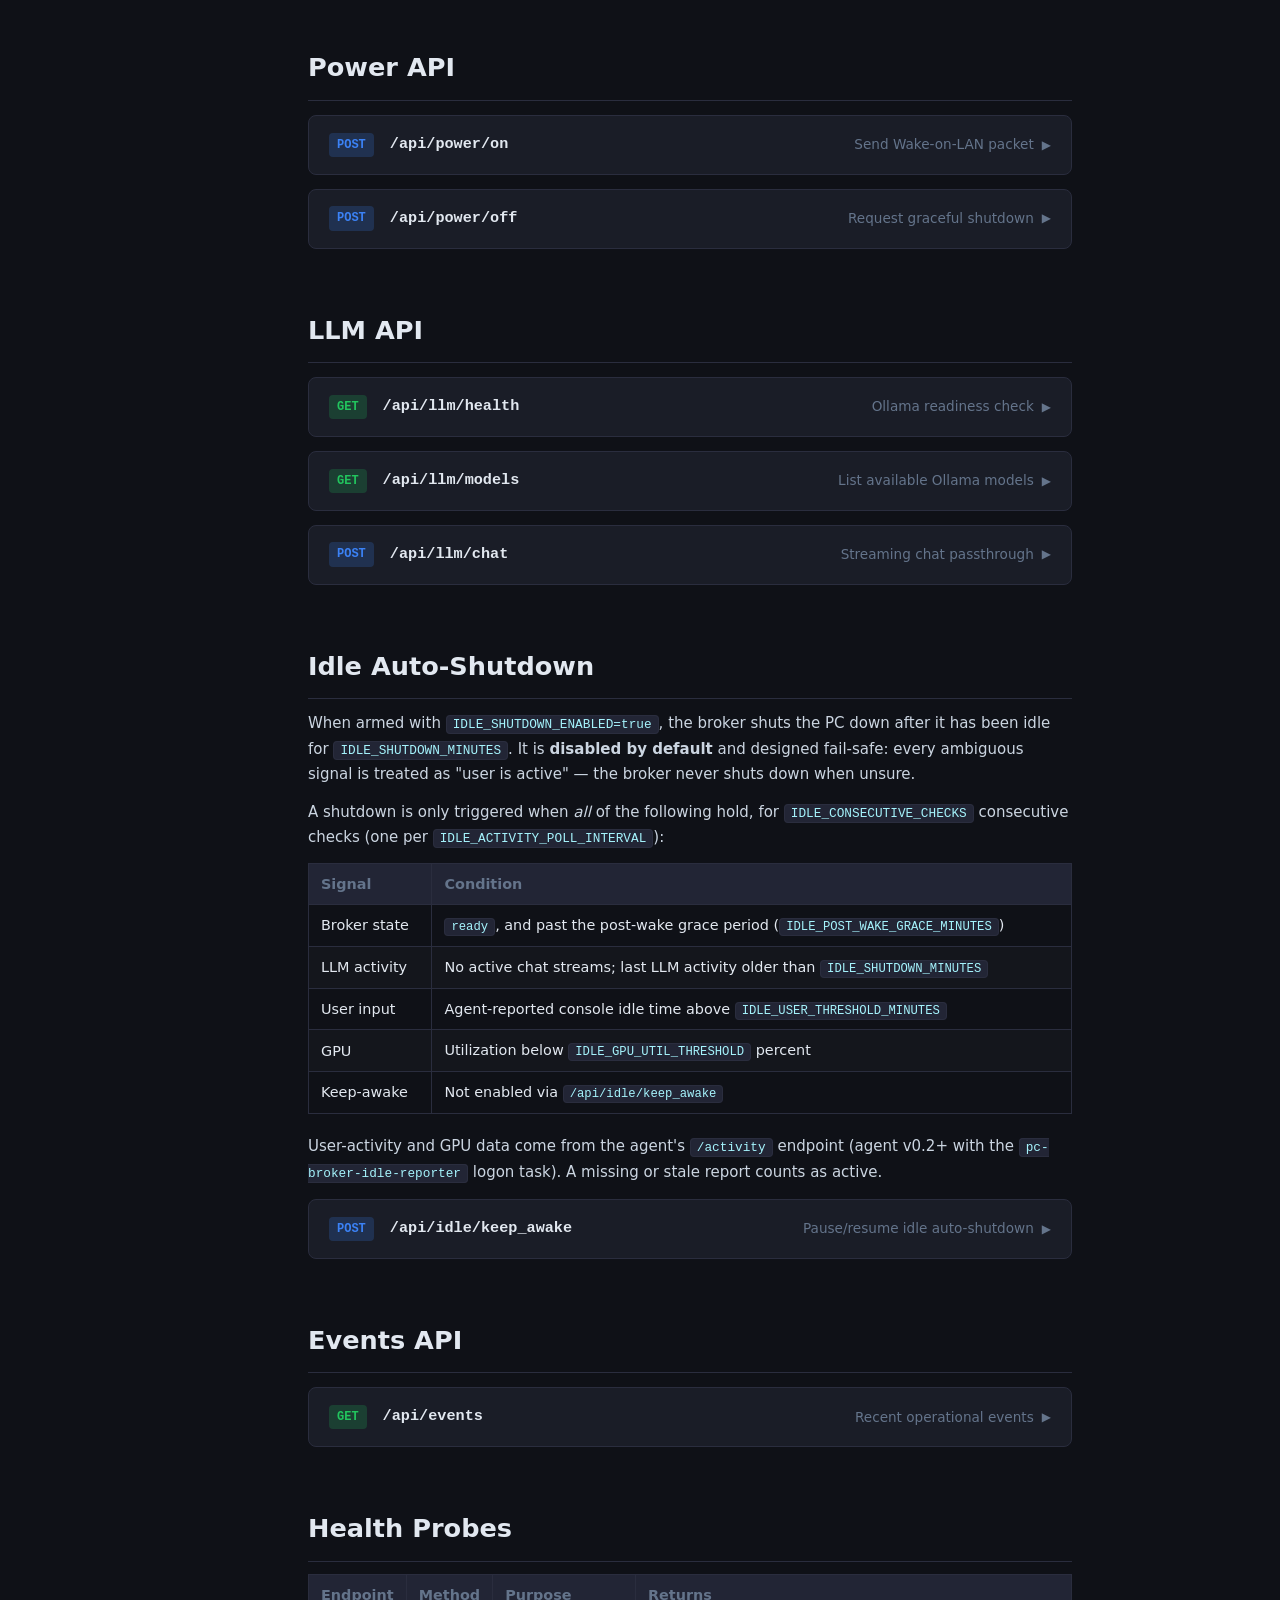
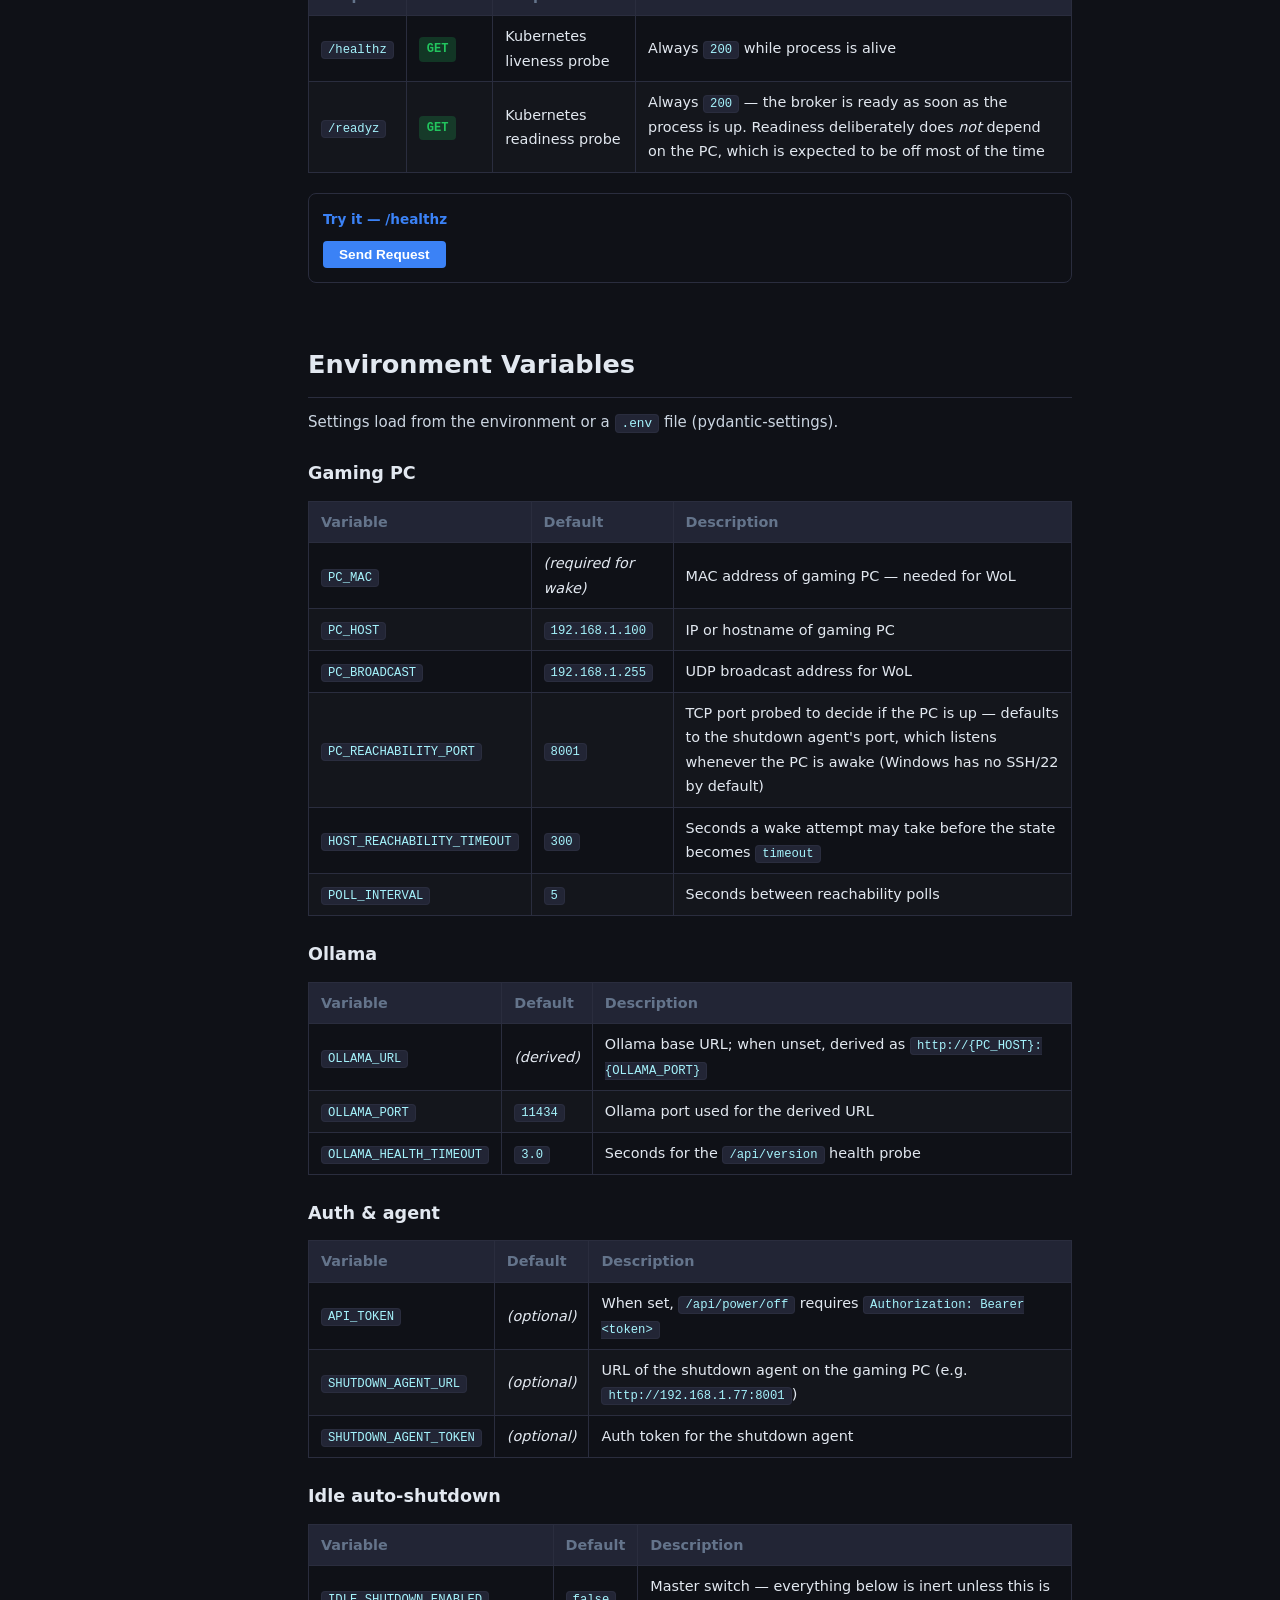
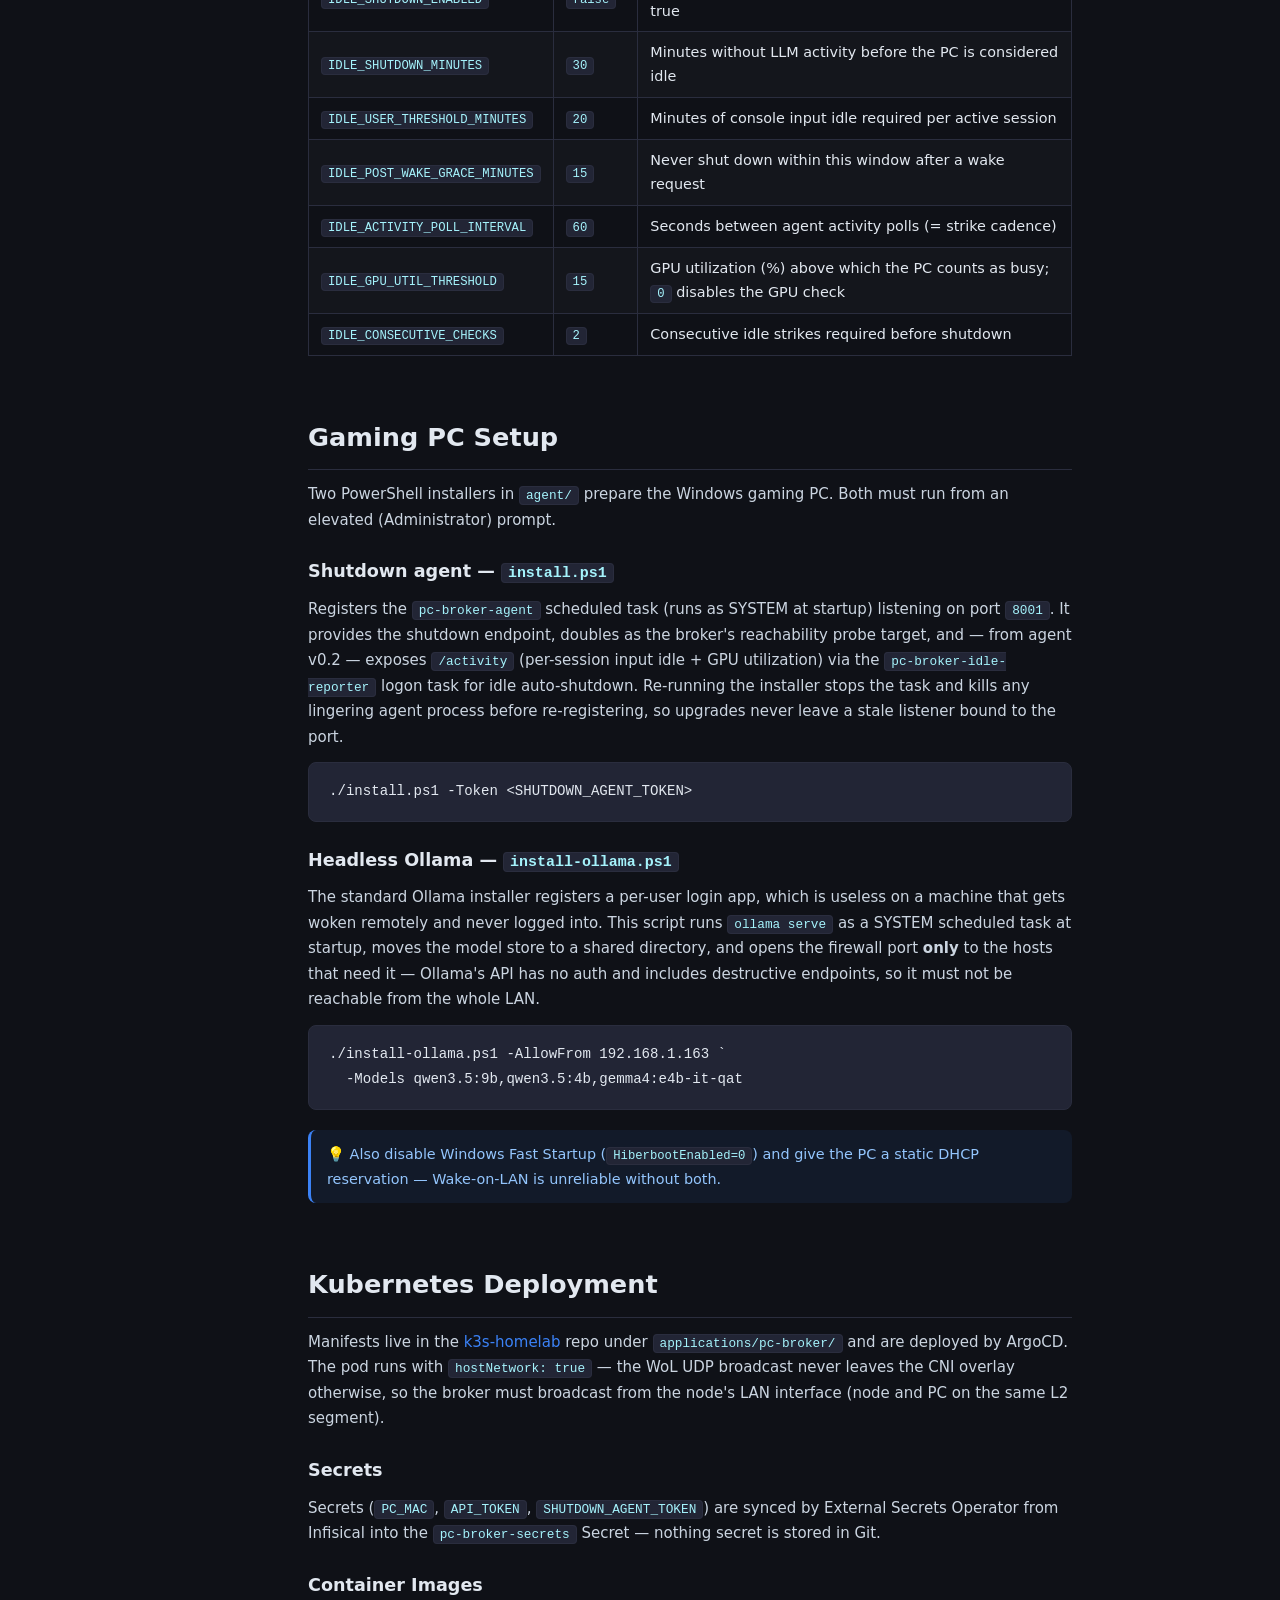
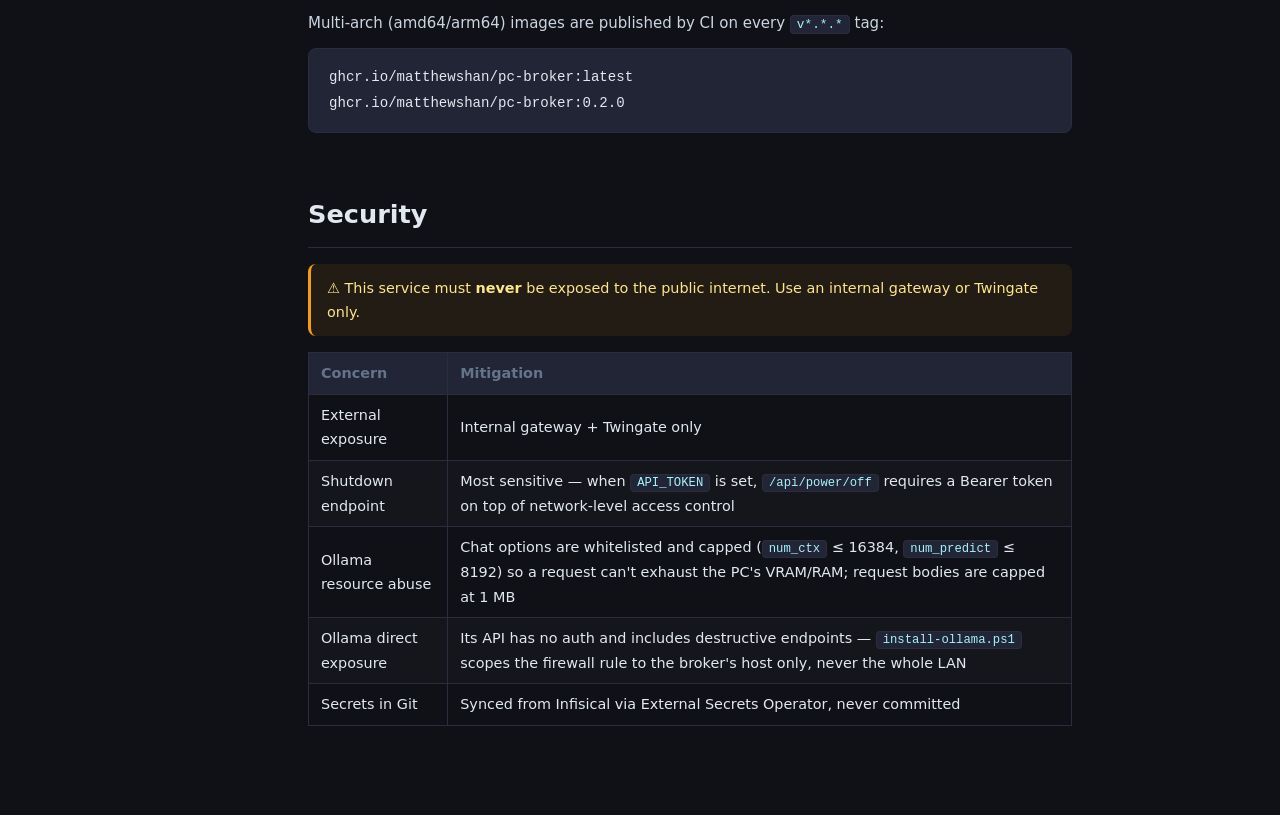
==== commit 02e25a07: "docs: update gh-pages docs to match the 0.2.0 implementation The page described an early design that" ====
--- a/docs/gh-pages-docs/index.html
+++ b/docs/gh-pages-docs/index.html
@@ -3,7 +3,7 @@
 <head>
   <meta charset="UTF-8" />
   <meta name="viewport" content="width=device-width, initial-scale=1.0" />
-  <title>LLM PC Broker — Docs</title>
+  <title>PC Broker — Docs</title>
   <style>
     :root {
       --bg: #0f1117;
@@ -289,8 +289,8 @@
 <!-- ── Sidebar ──────────────────────────────────────────────────────────── -->
 <nav>
   <div class="nav-logo">
-    <h1>🖥️ LLM PC Broker</h1>
-    <span>API Documentation</span>
+    <h1>🖥️ PC Broker</h1>
+    <span>API Documentation · v0.2.0</span>
   </div>
   <ul>
     <li class="nav-section">Overview</li>
@@ -303,6 +303,7 @@
     <li><a href="#status">Status</a></li>
     <li><a href="#power">Power</a></li>
     <li><a href="#llm">LLM</a></li>
+    <li><a href="#idle">Idle Auto-Shutdown</a></li>
     <li><a href="#events">Events</a></li>
     <li><a href="#health">Health Probes</a></li>
 
@@ -310,6 +311,7 @@
     <li><a href="#config">Environment Variables</a></li>
 
     <li class="nav-section">Deployment</li>
+    <li><a href="#pc-setup">Gaming PC Setup</a></li>
     <li><a href="#kubernetes">Kubernetes</a></li>
     <li><a href="#security">Security</a></li>
   </ul>
@@ -322,13 +324,15 @@
   <section id="introduction">
     <h2>Introduction</h2>
     <p>
-      <strong>LLM PC Broker</strong> is an internal service that sits between your homelab Kubernetes cluster
+      <strong>PC Broker</strong> is an internal service that sits between your homelab Kubernetes cluster
       and a gaming PC running <a href="https://ollama.com/" target="_blank">Ollama</a>. It handles power
-      management (Wake-on-LAN), readiness polling, and request proxying — so internal applications always
-      have a stable API endpoint regardless of whether the gaming PC is on or off.
+      management (Wake-on-LAN wake, agent-based graceful shutdown), continuous reachability polling, a
+      streaming chat proxy to Ollama, and an optional fail-safe idle auto-shutdown — so the PC can stay
+      off most of the time and be woken from a phone when needed.
     </p>
     <p>
-      A lightweight built-in UI provides a status dashboard, power controls, and a chat interface.
+      A lightweight built-in UI at <code>/</code> provides a status dashboard, power controls, and a
+      streaming chat panel that lists whatever models Ollama has pulled.
     </p>
     <div class="alert alert-blue">
       💡 This service is <strong>internal-only</strong>. It should never be exposed to the public internet.
@@ -351,33 +355,38 @@
     <pre><code>Browser / Internal App
         │
         ▼
-  llm-pc-broker  (Kubernetes pod)
-  ├─ Background poll loop  ─────────────────────────────────────┐
-  ├─ State machine (offline → waking → host_up → ready)        │
+  pc-broker  (Kubernetes pod, hostNetwork)
+  ├─ Background poll loop (every POLL_INTERVAL s) ──────────────┐
+  ├─ State machine (offline → waking → ollama_starting → ready)│
+  ├─ Idle auto-shutdown tick (optional, fail-safe)              │
   ├─ Event ring buffer (last 200 events)                        │
   │                                                              │
-  ├─ GET  /api/status       ← combined PC + Ollama state        │
-  ├─ POST /api/power/on     ← sends WoL UDP magic packet        │
-  ├─ POST /api/power/off    ← calls shutdown agent on PC        │
-  ├─ GET  /api/llm/models   ← proxies /api/tags from Ollama     │
-  ├─ POST /api/llm/chat     ← wake-and-wait, then proxy         │
-  ├─ GET  /api/events       ← recent operational events         │
-  └─ GET  /                 ← built-in chat + status UI         │
+  ├─ GET  /api/status          ← combined PC + Ollama + idle    │
+  ├─ POST /api/power/on        ← sends WoL UDP magic packet     │
+  ├─ POST /api/power/off       ← calls shutdown agent on PC     │
+  ├─ GET  /api/llm/health      ← Ollama reachability + state    │
+  ├─ GET  /api/llm/models      ← proxies /api/tags from Ollama  │
+  ├─ POST /api/llm/chat        ← streaming NDJSON passthrough   │
+  ├─ POST /api/idle/keep_awake ← pause/resume idle shutdown     │
+  ├─ GET  /api/events          ← recent operational events      │
+  └─ GET  /                    ← built-in chat + status UI      │
         │                                                        │
-        ▼  (LAN)           polling every 5s ◄───────────────────┘
+        ▼  (LAN)                                                 ▼
   Gaming PC
-  └─ Ollama :11434</code></pre>
-
-    <h3>Wake-and-Wait Flow</h3>
-    <p>When an LLM request arrives and Ollama is not ready:</p>
-    <pre><code>LLM request arrives
-  └─ Ollama reachable? ──yes──► proxy immediately
-       └─ no
-           └─ PC reachable? ──no──► send Wake-on-LAN (UDP broadcast)
-               └─ poll PC reachability  (timeout: HOST_REACHABILITY_TIMEOUT)
-                   └─ poll Ollama readiness (timeout: OLLAMA_READINESS_TIMEOUT)
-                       ├─ ready ──► proxy request
-                       └─ timeout ──► 503 + {"error": "warming_up"}</code></pre>
+  ├─ pc-broker agent :8001  ← reachability probe + shutdown + /activity
+  └─ Ollama :11434          ← headless SYSTEM task (install-ollama.ps1)</code></pre>
+
+    <h3>Wake Flow</h3>
+    <p>
+      The broker never blocks a chat request on a wake. Chat requires the <code>ready</code> state;
+      anything else returns <code>503</code>, which the UI turns into a wake prompt:
+    </p>
+    <pre><code>POST /api/llm/chat
+  └─ state == ready? ──yes──► stream NDJSON from Ollama
+       └─ no ──► 503 {"detail": "PC/Ollama not ready", "state": "..."}
+                   └─ UI shows "Wake PC" → POST /api/power/on
+                        └─ poll loop watches the PC come up
+                             offline → waking → ollama_starting → ready</code></pre>
   </section>
 
   <!-- States -->
@@ -389,8 +398,6 @@
       <span class="state-node badge badge-gray">offline</span>
       <span class="arrow">→</span>
       <span class="state-node badge badge-yellow">waking</span>
-      <span class="arrow">→</span>
-      <span class="state-node badge badge-blue">host_up</span>
       <span class="arrow">→</span>
       <span class="state-node badge badge-blue">ollama_starting</span>
       <span class="arrow">→</span>
@@ -407,12 +414,12 @@
     <table>
       <thead><tr><th>State</th><th>Meaning</th></tr></thead>
       <tbody>
-        <tr><td><code>offline</code></td><td>PC and Ollama are not reachable</td></tr>
-        <tr><td><code>waking</code></td><td>WoL packet sent; waiting for PC to respond</td></tr>
-        <tr><td><code>host_up</code></td><td>PC is pingable; Ollama not yet ready</td></tr>
-        <tr><td><code>ollama_starting</code></td><td>Ollama port open; models may still be loading</td></tr>
-        <tr><td><code>ready</code></td><td>Ollama is healthy and models are available</td></tr>
-        <tr><td><code>timeout</code></td><td>Wake or readiness attempt exceeded timeout</td></tr>
+        <tr><td><code>offline</code></td><td>PC is not reachable (TCP probe on <code>PC_REACHABILITY_PORT</code> fails)</td></tr>
+        <tr><td><code>waking</code></td><td>WoL packet sent; waiting for the PC to respond</td></tr>
+        <tr><td><code>host_up</code></td><td><em>Legacy</em> — the poll loop now lands on <code>ollama_starting</code>/<code>ready</code> instead</td></tr>
+        <tr><td><code>ollama_starting</code></td><td>PC is reachable but Ollama is not answering yet</td></tr>
+        <tr><td><code>ready</code></td><td>PC is reachable and Ollama is healthy</td></tr>
+        <tr><td><code>timeout</code></td><td>Wake attempt exceeded <code>HOST_REACHABILITY_TIMEOUT</code></td></tr>
         <tr><td><code>error</code></td><td>Unexpected error during polling</td></tr>
       </tbody>
     </table>
@@ -422,19 +429,19 @@
   <section id="quickstart">
     <h2>Quick Start</h2>
     <h3>Run locally</h3>
+    <p>The Ollama URL is derived from <code>PC_HOST</code> and <code>OLLAMA_PORT</code> unless
+    <code>OLLAMA_URL</code> is set explicitly. Settings can also live in a <code>.env</code> file.</p>
     <pre><code>pip install -r requirements.txt
 
 PC_MAC=aa:bb:cc:dd:ee:ff \
 PC_HOST=192.168.1.100 \
-OLLAMA_BASE_URL=http://192.168.1.100:11434 \
 uvicorn app.main:app --reload</code></pre>
 
     <h3>Run with Docker</h3>
     <pre><code>docker run -p 8000:8000 \
   -e PC_MAC=aa:bb:cc:dd:ee:ff \
   -e PC_HOST=192.168.1.100 \
-  -e OLLAMA_BASE_URL=http://192.168.1.100:11434 \
-  ghcr.io/matthewshan/llm-pc-broker:latest</code></pre>
+  ghcr.io/matthewshan/pc-broker:latest</code></pre>
 
     <h3>Run tests</h3>
     <pre><code>pip install -r requirements-dev.txt
@@ -453,17 +460,30 @@
         <span class="chevron">▶</span>
       </div>
       <div class="endpoint-body">
-        <p>Returns the current state of the broker, PC reachability, and Ollama readiness.</p>
+        <p>Returns the current state of the broker, PC reachability, Ollama readiness, and idle-shutdown status.</p>
         <h4>Response</h4>
         <pre><code>{
   "state": "ready",
   "pc": {
     "reachable": true,
-    "last_seen": "2026-05-17T12:00:00Z"
+    "last_seen": "2026-07-07T12:00:00Z"
   },
   "ollama": {
     "reachable": true,
-    "models": ["llama3", "deepseek-r1"]
+    "last_checked": "2026-07-07T12:00:00Z",
+    "models": ["qwen3.5:9b", "qwen3.5:4b", "gemma4:e4b-it-qat"]
+  },
+  "last_wake_request": "2026-07-07T11:55:00Z",
+  "idle": {
+    "enabled": false,
+    "keep_awake": false,
+    "active_streams": 0,
+    "strikes": 0,
+    "shutdown_after_minutes": 30,
+    "llm_idle_seconds": 512.3,
+    "min_active_idle_seconds": null,
+    "gpu_util_percent": null,
+    "last_idle_shutdown": null
   }
 }</code></pre>
         <div class="try-panel">
@@ -507,8 +527,8 @@
         <span class="chevron">▶</span>
       </div>
       <div class="endpoint-body">
-        <p>Calls the optional shutdown agent running on the gaming PC. Returns <code>202</code> on success, <code>503</code> if the agent is not configured or unreachable.</p>
-        <div class="alert alert-yellow">⚠️ Requires <code>SHUTDOWN_AGENT_URL</code> to be configured.</div>
+        <p>Calls the shutdown agent running on the gaming PC (<code>agent/</code> in this repo). Returns <code>202</code> on success, <code>502</code> if the agent errors, <code>503</code> if it is not configured or unreachable.</p>
+        <div class="alert alert-yellow">⚠️ Requires <code>SHUTDOWN_AGENT_URL</code> to be configured. When <code>API_TOKEN</code> is set, this endpoint additionally requires an <code>Authorization: Bearer &lt;token&gt;</code> header.</div>
         <div class="try-panel">
           <h4>Try it</h4>
           <button class="btn-try" onclick="tryPost('/api/power/off', null, 'r-power-off')">Send Request</button>
@@ -530,7 +550,9 @@
         <span class="chevron">▶</span>
       </div>
       <div class="endpoint-body">
-        <p>Returns <code>{"status": "ok"}</code> when Ollama is reachable, <code>503</code> otherwise.</p>
+        <p>Always returns <code>200</code> with the live Ollama reachability and the broker state. The UI polls this to decide between the chat panel and the wake prompt.</p>
+        <h4>Response</h4>
+        <pre><code>{ "reachable": true, "state": "ready" }</code></pre>
         <div class="try-panel">
           <h4>Try it</h4>
           <button class="btn-try" onclick="tryGet('/api/llm/health', 'r-llm-health')">Send Request</button>
@@ -547,9 +569,14 @@
         <span class="chevron">▶</span>
       </div>
       <div class="endpoint-body">
-        <p>Proxies <code>GET /api/tags</code> from Ollama and returns model names.</p>
+        <p>Proxies <code>GET /api/tags</code> from Ollama. Requires the <code>ready</code> state (<code>503</code> otherwise); returns <code>502</code> if Ollama fails the listing.</p>
         <h4>Response</h4>
-        <pre><code>{ "models": ["llama3", "deepseek-r1"] }</code></pre>
+        <pre><code>{
+  "models": [
+    { "name": "qwen3.5:9b", "size": 6594474711, "modified_at": "2026-07-07T19:34:22-04:00" },
+    { "name": "gemma4:e4b-it-qat", "size": 6146501801, "modified_at": "2026-07-07T19:34:26-04:00" }
+  ]
+}</code></pre>
         <div class="try-panel">
           <h4>Try it</h4>
           <button class="btn-try" onclick="tryGet('/api/llm/models', 'r-llm-models')">Send Request</button>
@@ -562,24 +589,49 @@
       <div class="endpoint-header" onclick="toggleEndpoint(this)">
         <span class="method post">POST</span>
         <span class="endpoint-path">/api/llm/chat</span>
-        <span class="endpoint-summary">Chat proxy with wake-and-wait</span>
+        <span class="endpoint-summary">Streaming chat passthrough</span>
         <span class="chevron">▶</span>
       </div>
       <div class="endpoint-body">
-        <p>Accepts an Ollama-format chat request. If the PC is offline, automatically wakes it and waits before proxying. Returns <code>503</code> with <code>{"error":"warming_up"}</code> if readiness times out.</p>
+        <p>
+          Accepts an Ollama-format chat request and streams the response back as NDJSON
+          (<code>application/x-ndjson</code>), exactly as Ollama produces it. Streaming is always on —
+          a <code>stream</code> field in the request is ignored.
+        </p>
+        <p>
+          Requires the <code>ready</code> state; otherwise returns
+          <code>503 {"detail": "PC/Ollama not ready", "state": "..."}</code>, which the built-in UI turns
+          into a wake prompt. Connection or model errors surface as <code>502</code>/<code>503</code>
+          before the first streamed byte.
+        </p>
         <h4>Request body</h4>
         <pre><code>{
-  "model": "llama3",
+  "model": "qwen3.5:9b",
   "messages": [
     { "role": "user", "content": "Hello!" }
   ],
-  "stream": false
+  "options": { "temperature": 0.7, "num_ctx": 8192 }
 }</code></pre>
+        <h4>Options sanitization</h4>
+        <p>
+          Ollama honors resource-shaping options per request, and an oversized <code>num_ctx</code> can
+          exhaust the PC's VRAM/RAM. Only known sampling options are passed through
+          (<code>temperature</code>, <code>top_p</code>, <code>top_k</code>, <code>min_p</code>,
+          <code>seed</code>, <code>stop</code>, <code>repeat_penalty</code>, <code>presence_penalty</code>,
+          <code>frequency_penalty</code>, <code>num_ctx</code>, <code>num_predict</code>), with hard caps:
+        </p>
+        <table>
+          <thead><tr><th>Option</th><th>Cap</th></tr></thead>
+          <tbody>
+            <tr><td><code>num_ctx</code></td><td>16384</td></tr>
+            <tr><td><code>num_predict</code></td><td>8192</td></tr>
+          </tbody>
+        </table>
         <div class="try-panel">
           <h4>Try it</h4>
           <div class="try-row">
             <label>Model</label>
-            <input id="chat-model" type="text" value="llama3" />
+            <input id="chat-model" type="text" value="qwen3.5:9b" />
           </div>
           <div class="try-row">
             <label>Message</label>
@@ -590,32 +642,46 @@
         </div>
       </div>
     </div>
+  </section>
+
+  <!-- Idle Auto-Shutdown -->
+  <section id="idle">
+    <h2>Idle Auto-Shutdown</h2>
+    <p>
+      When armed with <code>IDLE_SHUTDOWN_ENABLED=true</code>, the broker shuts the PC down after it has
+      been idle for <code>IDLE_SHUTDOWN_MINUTES</code>. It is <strong>disabled by default</strong> and
+      designed fail-safe: every ambiguous signal is treated as "user is active" — the broker never shuts
+      down when unsure.
+    </p>
+    <p>A shutdown is only triggered when <em>all</em> of the following hold, for
+      <code>IDLE_CONSECUTIVE_CHECKS</code> consecutive checks (one per
+      <code>IDLE_ACTIVITY_POLL_INTERVAL</code>):</p>
+    <table>
+      <thead><tr><th>Signal</th><th>Condition</th></tr></thead>
+      <tbody>
+        <tr><td>Broker state</td><td><code>ready</code>, and past the post-wake grace period (<code>IDLE_POST_WAKE_GRACE_MINUTES</code>)</td></tr>
+        <tr><td>LLM activity</td><td>No active chat streams; last LLM activity older than <code>IDLE_SHUTDOWN_MINUTES</code></td></tr>
+        <tr><td>User input</td><td>Agent-reported console idle time above <code>IDLE_USER_THRESHOLD_MINUTES</code></td></tr>
+        <tr><td>GPU</td><td>Utilization below <code>IDLE_GPU_UTIL_THRESHOLD</code> percent</td></tr>
+        <tr><td>Keep-awake</td><td>Not enabled via <code>/api/idle/keep_awake</code></td></tr>
+      </tbody>
+    </table>
+    <p>User-activity and GPU data come from the agent's <code>/activity</code> endpoint (agent v0.2+ with
+      the <code>pc-broker-idle-reporter</code> logon task). A missing or stale report counts as active.</p>
 
     <div class="endpoint">
       <div class="endpoint-header" onclick="toggleEndpoint(this)">
         <span class="method post">POST</span>
-        <span class="endpoint-path">/api/llm/generate</span>
-        <span class="endpoint-summary">Raw generate proxy</span>
+        <span class="endpoint-path">/api/idle/keep_awake</span>
+        <span class="endpoint-summary">Pause/resume idle auto-shutdown</span>
         <span class="chevron">▶</span>
       </div>
       <div class="endpoint-body">
-        <p>Proxies a raw generate request to Ollama. Same wake-and-wait behavior as <code>/api/llm/chat</code>.</p>
+        <p>Toggles the keep-awake flag (also exposed in the UI). While enabled, idle auto-shutdown never triggers. Resets the current strike count.</p>
         <h4>Request body</h4>
-        <pre><code>{ "model": "llama3", "prompt": "Why is the sky blue?", "stream": false }</code></pre>
-      </div>
-    </div>
-
-    <div class="endpoint">
-      <div class="endpoint-header" onclick="toggleEndpoint(this)">
-        <span class="method post">POST</span>
-        <span class="endpoint-path">/api/llm/embeddings</span>
-        <span class="endpoint-summary">Embeddings proxy</span>
-        <span class="chevron">▶</span>
-      </div>
-      <div class="endpoint-body">
-        <p>Proxies an embeddings request to Ollama.</p>
-        <h4>Request body</h4>
-        <pre><code>{ "model": "llama3", "prompt": "The sky is blue." }</code></pre>
+        <pre><code>{ "enabled": true }</code></pre>
+        <h4>Response</h4>
+        <pre><code>{ "keep_awake": true }</code></pre>
       </div>
     </div>
   </section>
@@ -643,16 +709,23 @@
         <h4>Response</h4>
         <pre><code>[
   {
-    "timestamp": "2026-05-17T12:01:00Z",
+    "timestamp": "2026-07-07T12:01:00Z",
     "kind": "wake_request",
     "message": "Wake-on-LAN request initiated"
   },
   {
-    "timestamp": "2026-05-17T12:03:45Z",
+    "timestamp": "2026-07-07T12:03:45Z",
     "kind": "state_change",
     "message": "State changed from waking to ready"
+  },
+  {
+    "timestamp": "2026-07-07T12:05:02Z",
+    "kind": "proxy_request",
+    "message": "Chat request proxied to model qwen3.5:9b"
   }
 ]</code></pre>
+        <p>Event kinds: <code>state_change</code>, <code>wake_request</code>, <code>shutdown_request</code>,
+          <code>proxy_request</code>, <code>idle_shutdown</code>, <code>keep_awake</code>.</p>
         <div class="try-panel">
           <h4>Try it</h4>
           <div class="try-row">
@@ -680,7 +753,7 @@
         <tr>
           <td><code>/readyz</code></td><td><span class="method get">GET</span></td>
           <td>Kubernetes readiness probe</td>
-          <td><code>200</code> when Ollama reachable, <code>503</code> otherwise</td>
+          <td>Always <code>200</code> — the broker is ready as soon as the process is up. Readiness deliberately does <em>not</em> depend on the PC, which is expected to be off most of the time</td>
         </tr>
       </tbody>
     </table>
@@ -694,21 +767,83 @@
   <!-- Config -->
   <section id="config">
     <h2>Environment Variables</h2>
+    <p>Settings load from the environment or a <code>.env</code> file (pydantic-settings).</p>
+    <h3>Gaming PC</h3>
     <table>
       <thead><tr><th>Variable</th><th>Default</th><th>Description</th></tr></thead>
       <tbody>
-        <tr><td><code>PC_MAC</code></td><td><em>(required)</em></td><td>MAC address of gaming PC — needed for WoL</td></tr>
+        <tr><td><code>PC_MAC</code></td><td><em>(required for wake)</em></td><td>MAC address of gaming PC — needed for WoL</td></tr>
         <tr><td><code>PC_HOST</code></td><td><code>192.168.1.100</code></td><td>IP or hostname of gaming PC</td></tr>
         <tr><td><code>PC_BROADCAST</code></td><td><code>192.168.1.255</code></td><td>UDP broadcast address for WoL</td></tr>
-        <tr><td><code>OLLAMA_BASE_URL</code></td><td><code>http://192.168.1.100:11434</code></td><td>Ollama API base URL</td></tr>
-        <tr><td><code>HOST_REACHABILITY_TIMEOUT</code></td><td><code>300</code></td><td>Seconds to wait for PC (ping)</td></tr>
-        <tr><td><code>OLLAMA_READINESS_TIMEOUT</code></td><td><code>600</code></td><td>Seconds to wait for Ollama</td></tr>
-        <tr><td><code>POLL_INTERVAL</code></td><td><code>5</code></td><td>Seconds between health-check polls</td></tr>
-        <tr><td><code>API_TOKEN</code></td><td><em>(optional)</em></td><td>Shared secret for programmatic access</td></tr>
-        <tr><td><code>SHUTDOWN_AGENT_URL</code></td><td><em>(optional)</em></td><td>URL of shutdown agent on gaming PC</td></tr>
-        <tr><td><code>SHUTDOWN_AGENT_TOKEN</code></td><td><em>(optional)</em></td><td>Auth token for shutdown agent</td></tr>
+        <tr><td><code>PC_REACHABILITY_PORT</code></td><td><code>8001</code></td><td>TCP port probed to decide if the PC is up — defaults to the shutdown agent's port, which listens whenever the PC is awake (Windows has no SSH/22 by default)</td></tr>
+        <tr><td><code>HOST_REACHABILITY_TIMEOUT</code></td><td><code>300</code></td><td>Seconds a wake attempt may take before the state becomes <code>timeout</code></td></tr>
+        <tr><td><code>POLL_INTERVAL</code></td><td><code>5</code></td><td>Seconds between reachability polls</td></tr>
       </tbody>
     </table>
+    <h3>Ollama</h3>
+    <table>
+      <thead><tr><th>Variable</th><th>Default</th><th>Description</th></tr></thead>
+      <tbody>
+        <tr><td><code>OLLAMA_URL</code></td><td><em>(derived)</em></td><td>Ollama base URL; when unset, derived as <code>http://{PC_HOST}:{OLLAMA_PORT}</code></td></tr>
+        <tr><td><code>OLLAMA_PORT</code></td><td><code>11434</code></td><td>Ollama port used for the derived URL</td></tr>
+        <tr><td><code>OLLAMA_HEALTH_TIMEOUT</code></td><td><code>3.0</code></td><td>Seconds for the <code>/api/version</code> health probe</td></tr>
+      </tbody>
+    </table>
+    <h3>Auth &amp; agent</h3>
+    <table>
+      <thead><tr><th>Variable</th><th>Default</th><th>Description</th></tr></thead>
+      <tbody>
+        <tr><td><code>API_TOKEN</code></td><td><em>(optional)</em></td><td>When set, <code>/api/power/off</code> requires <code>Authorization: Bearer &lt;token&gt;</code></td></tr>
+        <tr><td><code>SHUTDOWN_AGENT_URL</code></td><td><em>(optional)</em></td><td>URL of the shutdown agent on the gaming PC (e.g. <code>http://192.168.1.77:8001</code>)</td></tr>
+        <tr><td><code>SHUTDOWN_AGENT_TOKEN</code></td><td><em>(optional)</em></td><td>Auth token for the shutdown agent</td></tr>
+      </tbody>
+    </table>
+    <h3>Idle auto-shutdown</h3>
+    <table>
+      <thead><tr><th>Variable</th><th>Default</th><th>Description</th></tr></thead>
+      <tbody>
+        <tr><td><code>IDLE_SHUTDOWN_ENABLED</code></td><td><code>false</code></td><td>Master switch — everything below is inert unless this is true</td></tr>
+        <tr><td><code>IDLE_SHUTDOWN_MINUTES</code></td><td><code>30</code></td><td>Minutes without LLM activity before the PC is considered idle</td></tr>
+        <tr><td><code>IDLE_USER_THRESHOLD_MINUTES</code></td><td><code>20</code></td><td>Minutes of console input idle required per active session</td></tr>
+        <tr><td><code>IDLE_POST_WAKE_GRACE_MINUTES</code></td><td><code>15</code></td><td>Never shut down within this window after a wake request</td></tr>
+        <tr><td><code>IDLE_ACTIVITY_POLL_INTERVAL</code></td><td><code>60</code></td><td>Seconds between agent activity polls (= strike cadence)</td></tr>
+        <tr><td><code>IDLE_GPU_UTIL_THRESHOLD</code></td><td><code>15</code></td><td>GPU utilization (%) above which the PC counts as busy; <code>0</code> disables the GPU check</td></tr>
+        <tr><td><code>IDLE_CONSECUTIVE_CHECKS</code></td><td><code>2</code></td><td>Consecutive idle strikes required before shutdown</td></tr>
+      </tbody>
+    </table>
+  </section>
+
+  <!-- Gaming PC Setup -->
+  <section id="pc-setup">
+    <h2>Gaming PC Setup</h2>
+    <p>Two PowerShell installers in <code>agent/</code> prepare the Windows gaming PC. Both must run from an
+      elevated (Administrator) prompt.</p>
+
+    <h3>Shutdown agent — <code>install.ps1</code></h3>
+    <p>
+      Registers the <code>pc-broker-agent</code> scheduled task (runs as SYSTEM at startup) listening on
+      port <code>8001</code>. It provides the shutdown endpoint, doubles as the broker's reachability
+      probe target, and — from agent v0.2 — exposes <code>/activity</code> (per-session input idle + GPU
+      utilization) via the <code>pc-broker-idle-reporter</code> logon task for idle auto-shutdown.
+      Re-running the installer stops the task and kills any lingering agent process before re-registering,
+      so upgrades never leave a stale listener bound to the port.
+    </p>
+    <pre><code>./install.ps1 -Token &lt;SHUTDOWN_AGENT_TOKEN&gt;</code></pre>
+
+    <h3>Headless Ollama — <code>install-ollama.ps1</code></h3>
+    <p>
+      The standard Ollama installer registers a per-user login app, which is useless on a machine that
+      gets woken remotely and never logged into. This script runs <code>ollama serve</code> as a SYSTEM
+      scheduled task at startup, moves the model store to a shared directory, and opens the firewall port
+      <strong>only</strong> to the hosts that need it — Ollama's API has no auth and includes destructive
+      endpoints, so it must not be reachable from the whole LAN.
+    </p>
+    <pre><code>./install-ollama.ps1 -AllowFrom 192.168.1.163 `
+  -Models qwen3.5:9b,qwen3.5:4b,gemma4:e4b-it-qat</code></pre>
+    <div class="alert alert-blue">
+      💡 Also disable Windows Fast Startup (<code>HiberbootEnabled=0</code>) and give the PC a static DHCP
+      reservation — Wake-on-LAN is unreliable without both.
+    </div>
   </section>
 
   <!-- Kubernetes -->
@@ -716,21 +851,20 @@
     <h2>Kubernetes Deployment</h2>
     <p>
       Manifests live in the <a href="https://github.com/matthewshan/k3s-homelab" target="_blank">k3s-homelab</a> repo
-      under <code>applications/llm-pc-broker/</code>. They are picked up automatically by the ArgoCD
-      <code>applications</code> ApplicationSet.
+      under <code>applications/pc-broker/</code> and are deployed by ArgoCD. The pod runs with
+      <code>hostNetwork: true</code> — the WoL UDP broadcast never leaves the CNI overlay otherwise, so the
+      broker must broadcast from the node's LAN interface (node and PC on the same L2 segment).
     </p>
-    <h3>Required Secret</h3>
-    <p>Create the secret out-of-band (not stored in Git):</p>
-    <pre><code>kubectl create secret generic llm-pc-broker-secrets \
-  --namespace llm-pc-broker \
-  --from-literal=PC_MAC='aa:bb:cc:dd:ee:ff' \
-  --from-literal=API_TOKEN='changeme' \
-  --from-literal=SHUTDOWN_AGENT_TOKEN=''</code></pre>
-
+    <h3>Secrets</h3>
+    <p>
+      Secrets (<code>PC_MAC</code>, <code>API_TOKEN</code>, <code>SHUTDOWN_AGENT_TOKEN</code>) are synced
+      by External Secrets Operator from Infisical into the <code>pc-broker-secrets</code> Secret — nothing
+      secret is stored in Git.
+    </p>
     <h3>Container Images</h3>
-    <p>Multi-arch images published on every GitHub release tag:</p>
-    <pre><code>ghcr.io/matthewshan/llm-pc-broker:latest
-ghcr.io/matthewshan/llm-pc-broker:v1.0.0</code></pre>
+    <p>Multi-arch (amd64/arm64) images are published by CI on every <code>v*.*.*</code> tag:</p>
+    <pre><code>ghcr.io/matthewshan/pc-broker:latest
+ghcr.io/matthewshan/pc-broker:0.2.0</code></pre>
   </section>
 
   <!-- Security -->
@@ -743,10 +877,10 @@
       <thead><tr><th>Concern</th><th>Mitigation</th></tr></thead>
       <tbody>
         <tr><td>External exposure</td><td>Internal gateway + Twingate only</td></tr>
-        <tr><td>Programmatic API access</td><td>Set <code>API_TOKEN</code> env var</td></tr>
-        <tr><td>Shutdown endpoint</td><td>Most sensitive — consider additional gateway-level auth</td></tr>
-        <tr><td>Secrets in Git</td><td>Kubernetes Secrets managed out-of-band, not in ConfigMaps</td></tr>
-        <tr><td>Ollama direct exposure</td><td>Only broker needs LAN access to Ollama port</td></tr>
+        <tr><td>Shutdown endpoint</td><td>Most sensitive — when <code>API_TOKEN</code> is set, <code>/api/power/off</code> requires a Bearer token on top of network-level access control</td></tr>
+        <tr><td>Ollama resource abuse</td><td>Chat options are whitelisted and capped (<code>num_ctx</code> ≤ 16384, <code>num_predict</code> ≤ 8192) so a request can't exhaust the PC's VRAM/RAM; request bodies are capped at 1 MB</td></tr>
+        <tr><td>Ollama direct exposure</td><td>Its API has no auth and includes destructive endpoints — <code>install-ollama.ps1</code> scopes the firewall rule to the broker's host only, never the whole LAN</td></tr>
+        <tr><td>Secrets in Git</td><td>Synced from Infisical via External Secrets Operator, never committed</td></tr>
       </tbody>
     </table>
   </section>
@@ -820,12 +954,12 @@
 }
 
 async function tryChatRequest() {
-  const model   = document.getElementById('chat-model').value || 'llama3';
+  const model   = document.getElementById('chat-model').value || 'qwen3.5:9b';
   const content = document.getElementById('chat-message').value || 'Hello!';
+  // Response is streamed NDJSON; tryPost's JSON parse fails over to raw text.
   await tryPost('/api/llm/chat', {
     model,
     messages: [{ role: 'user', content }],
-    stream: false,
   }, 'r-chat');
 }
 
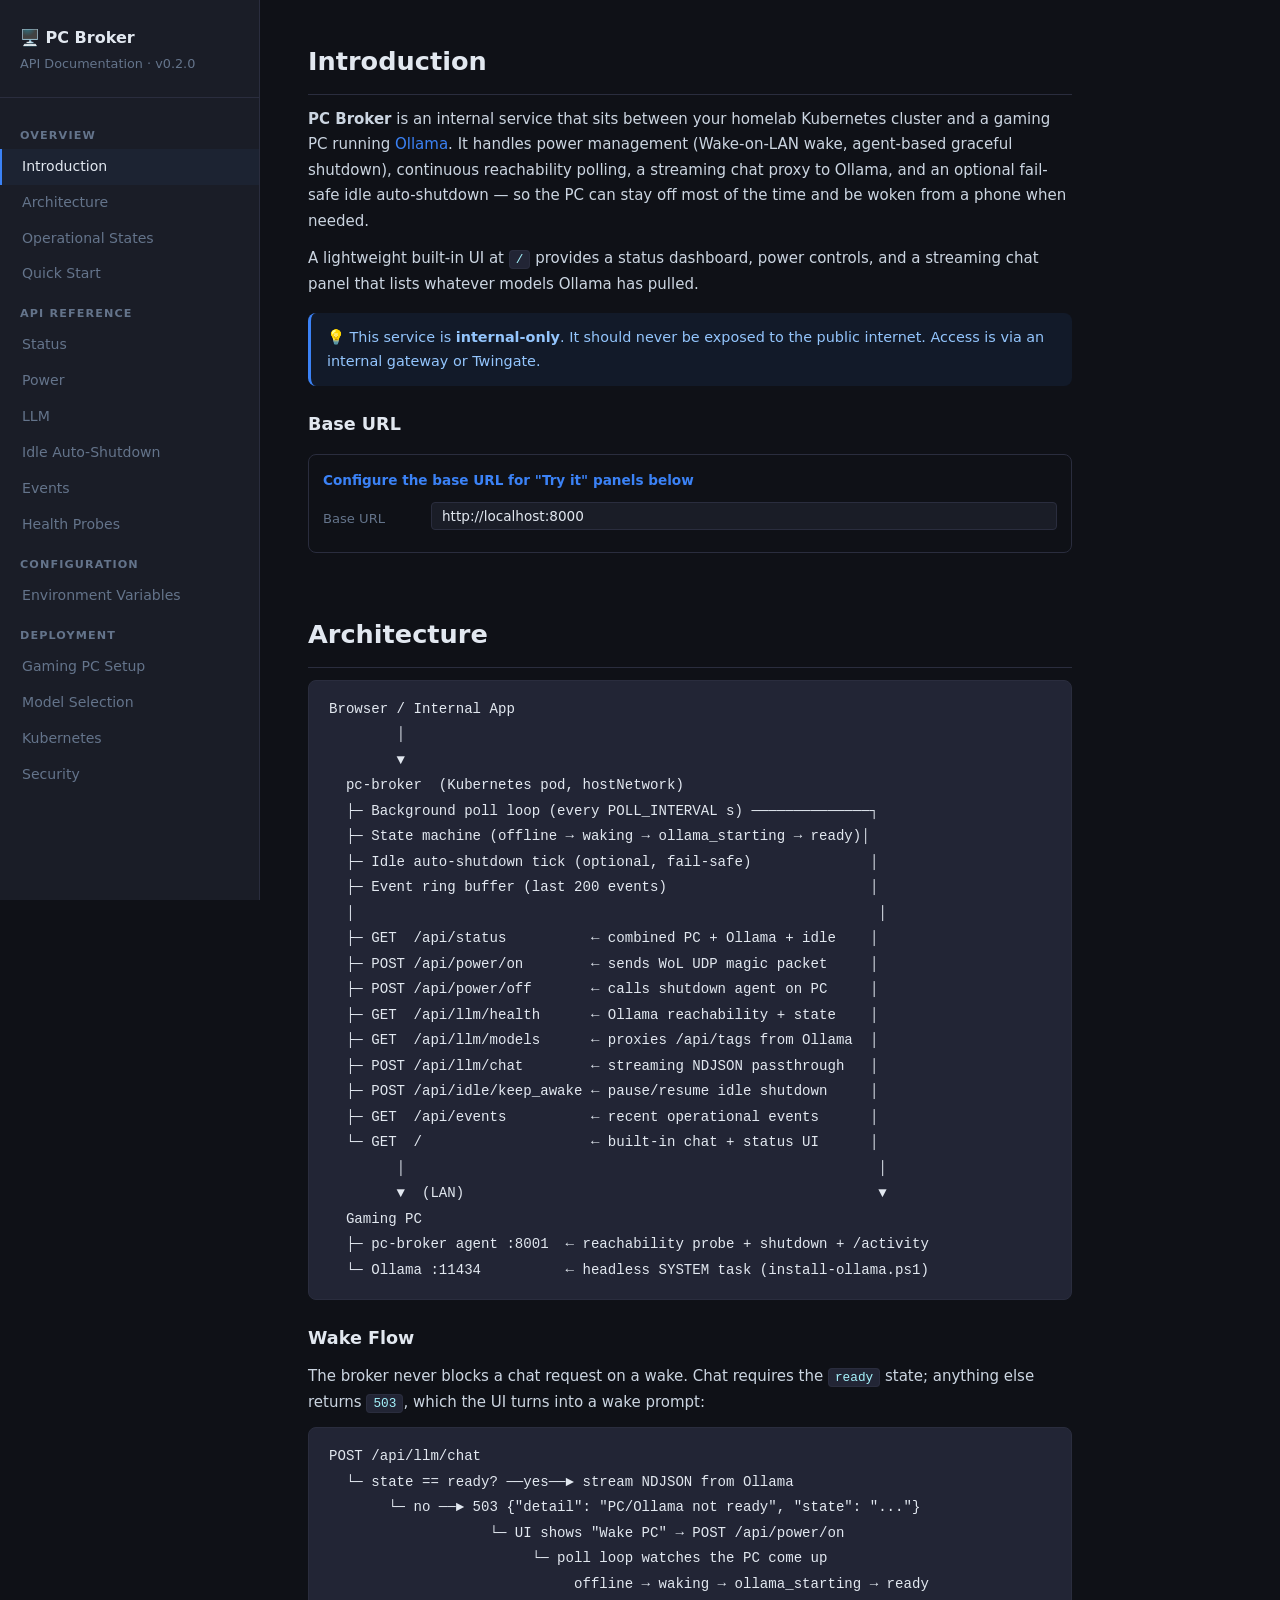
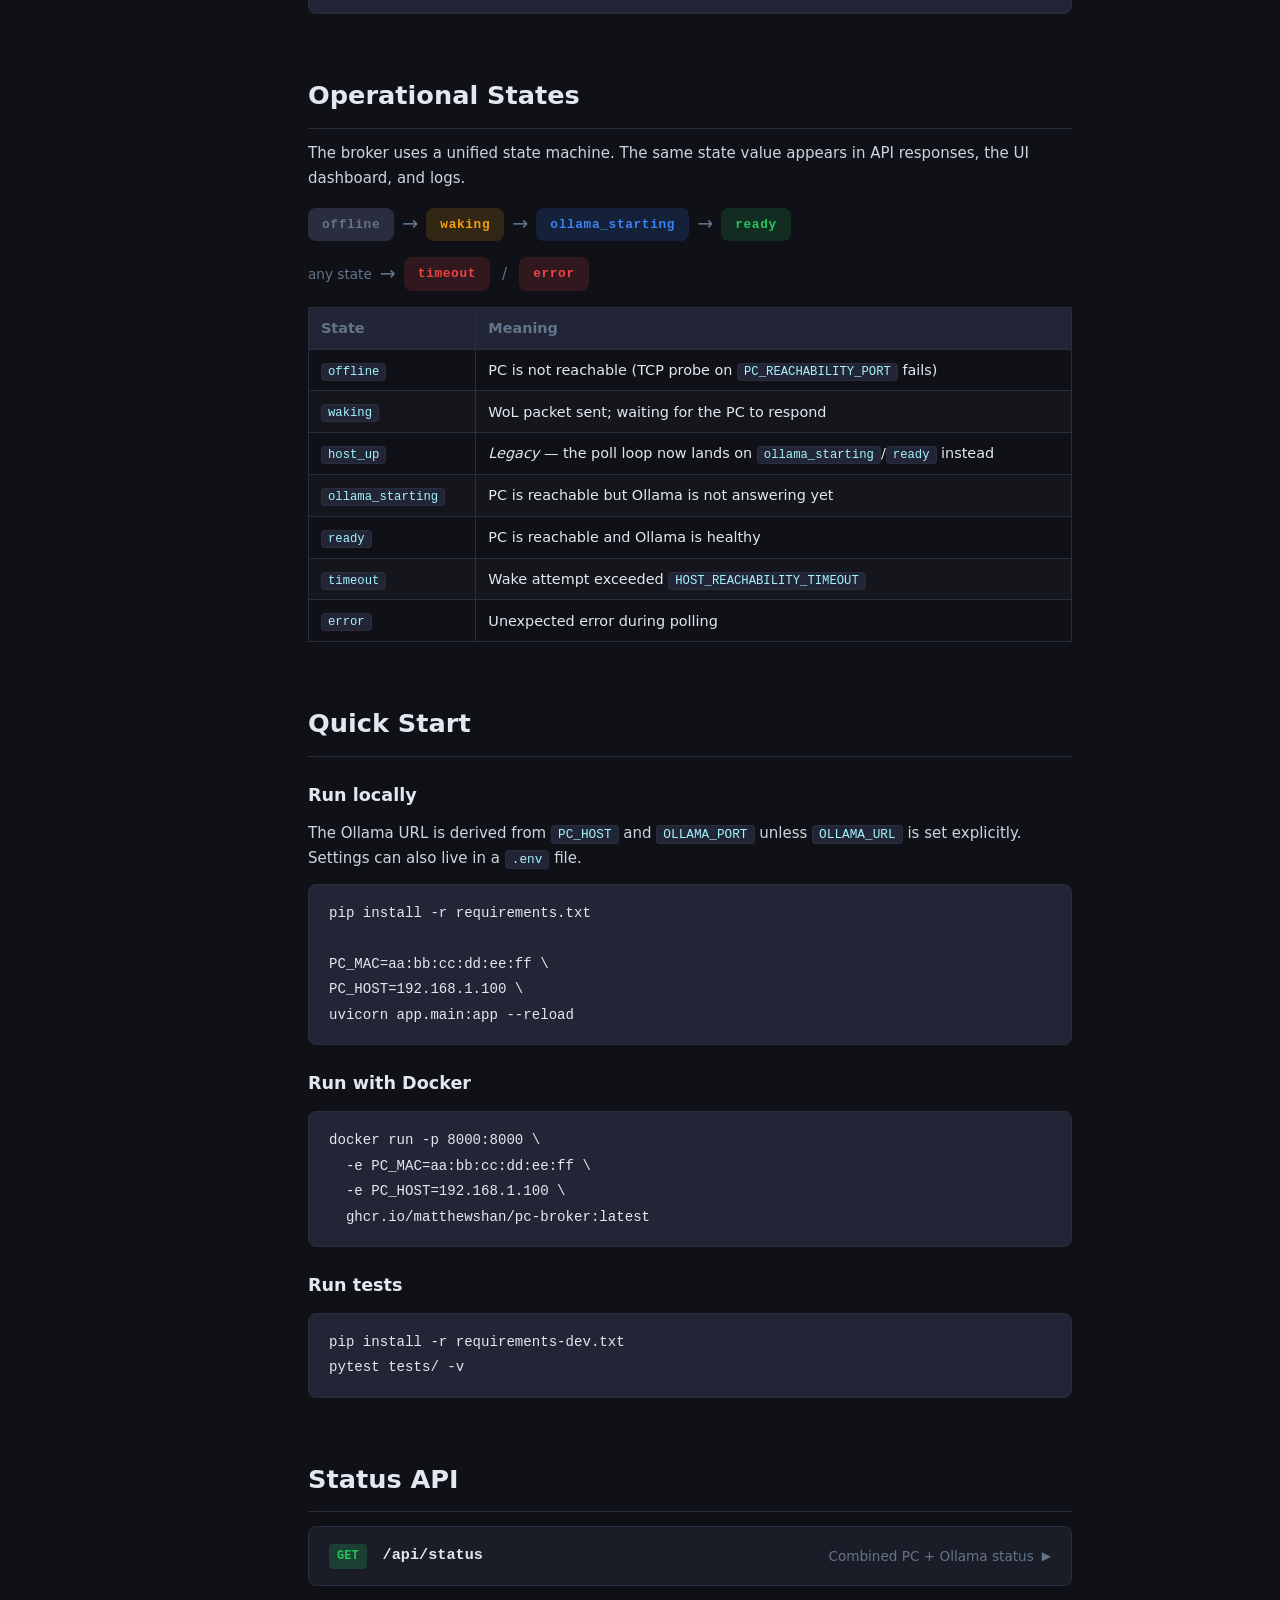
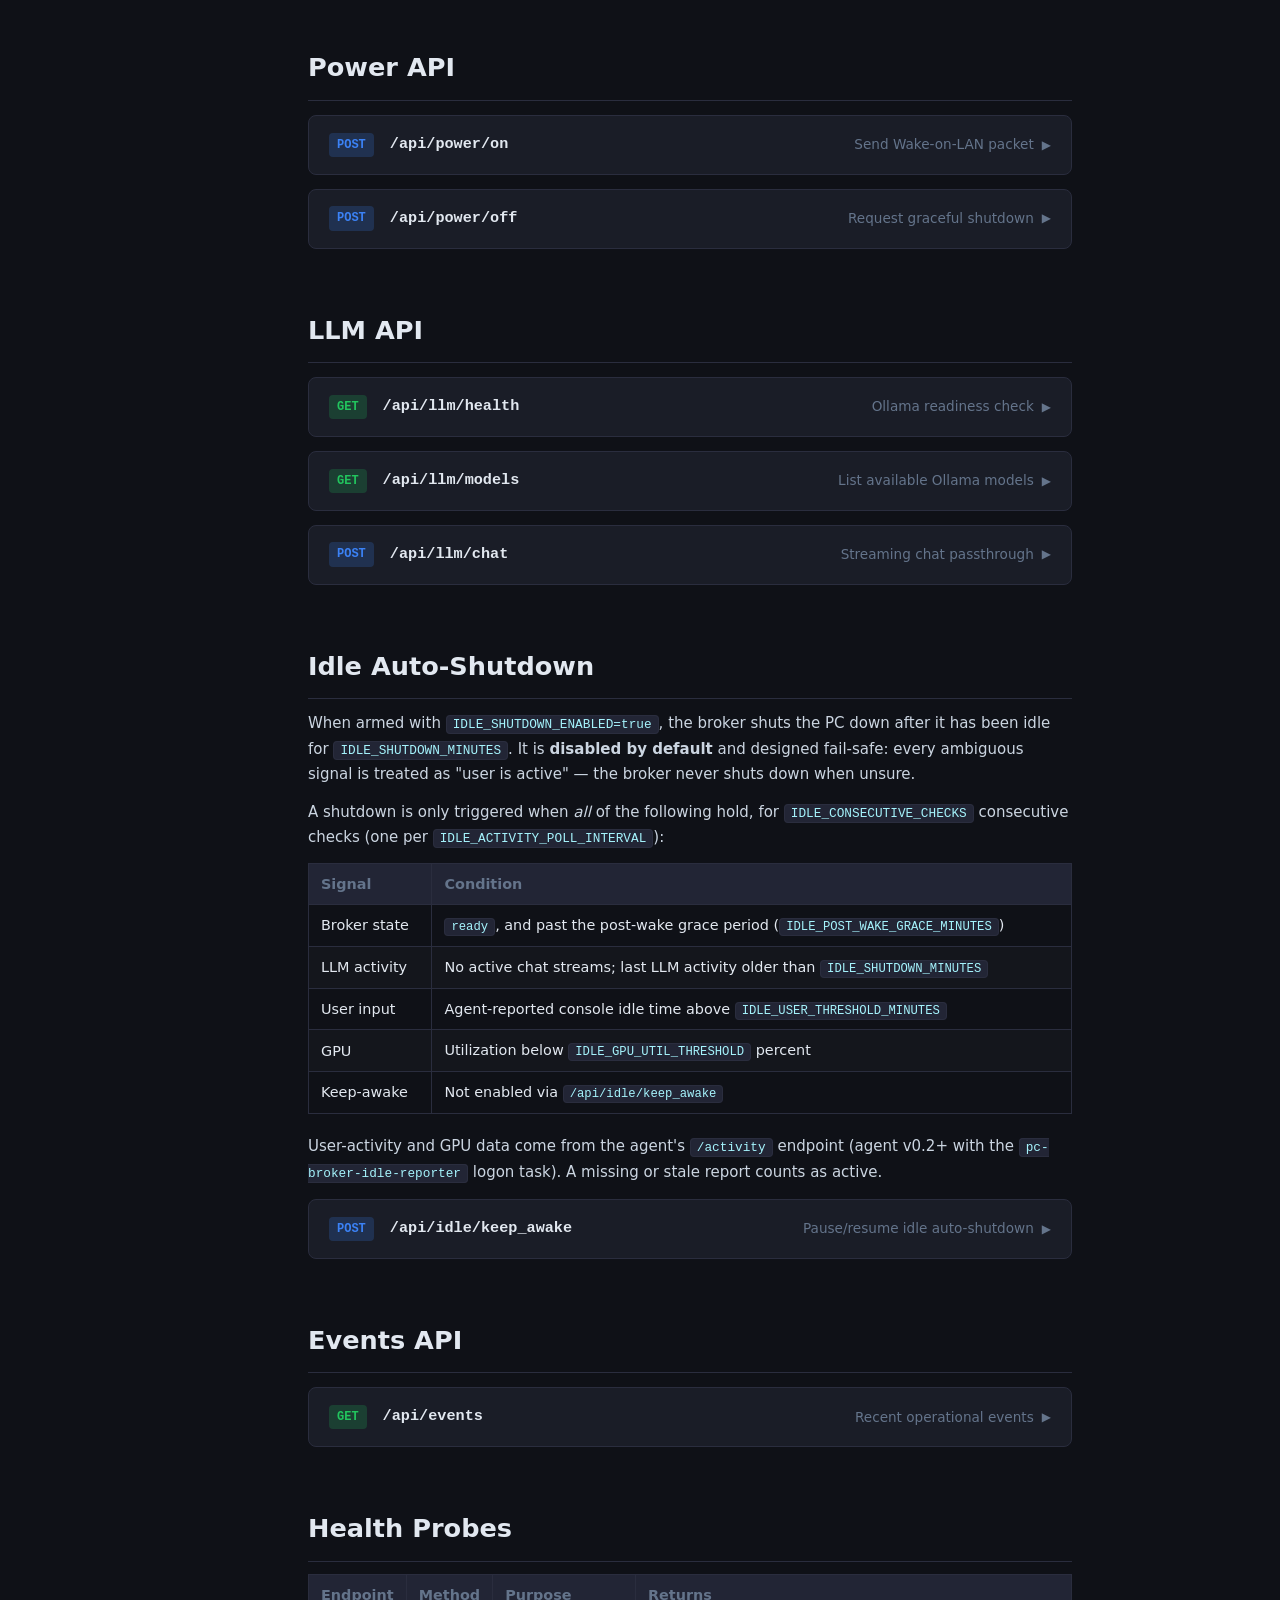
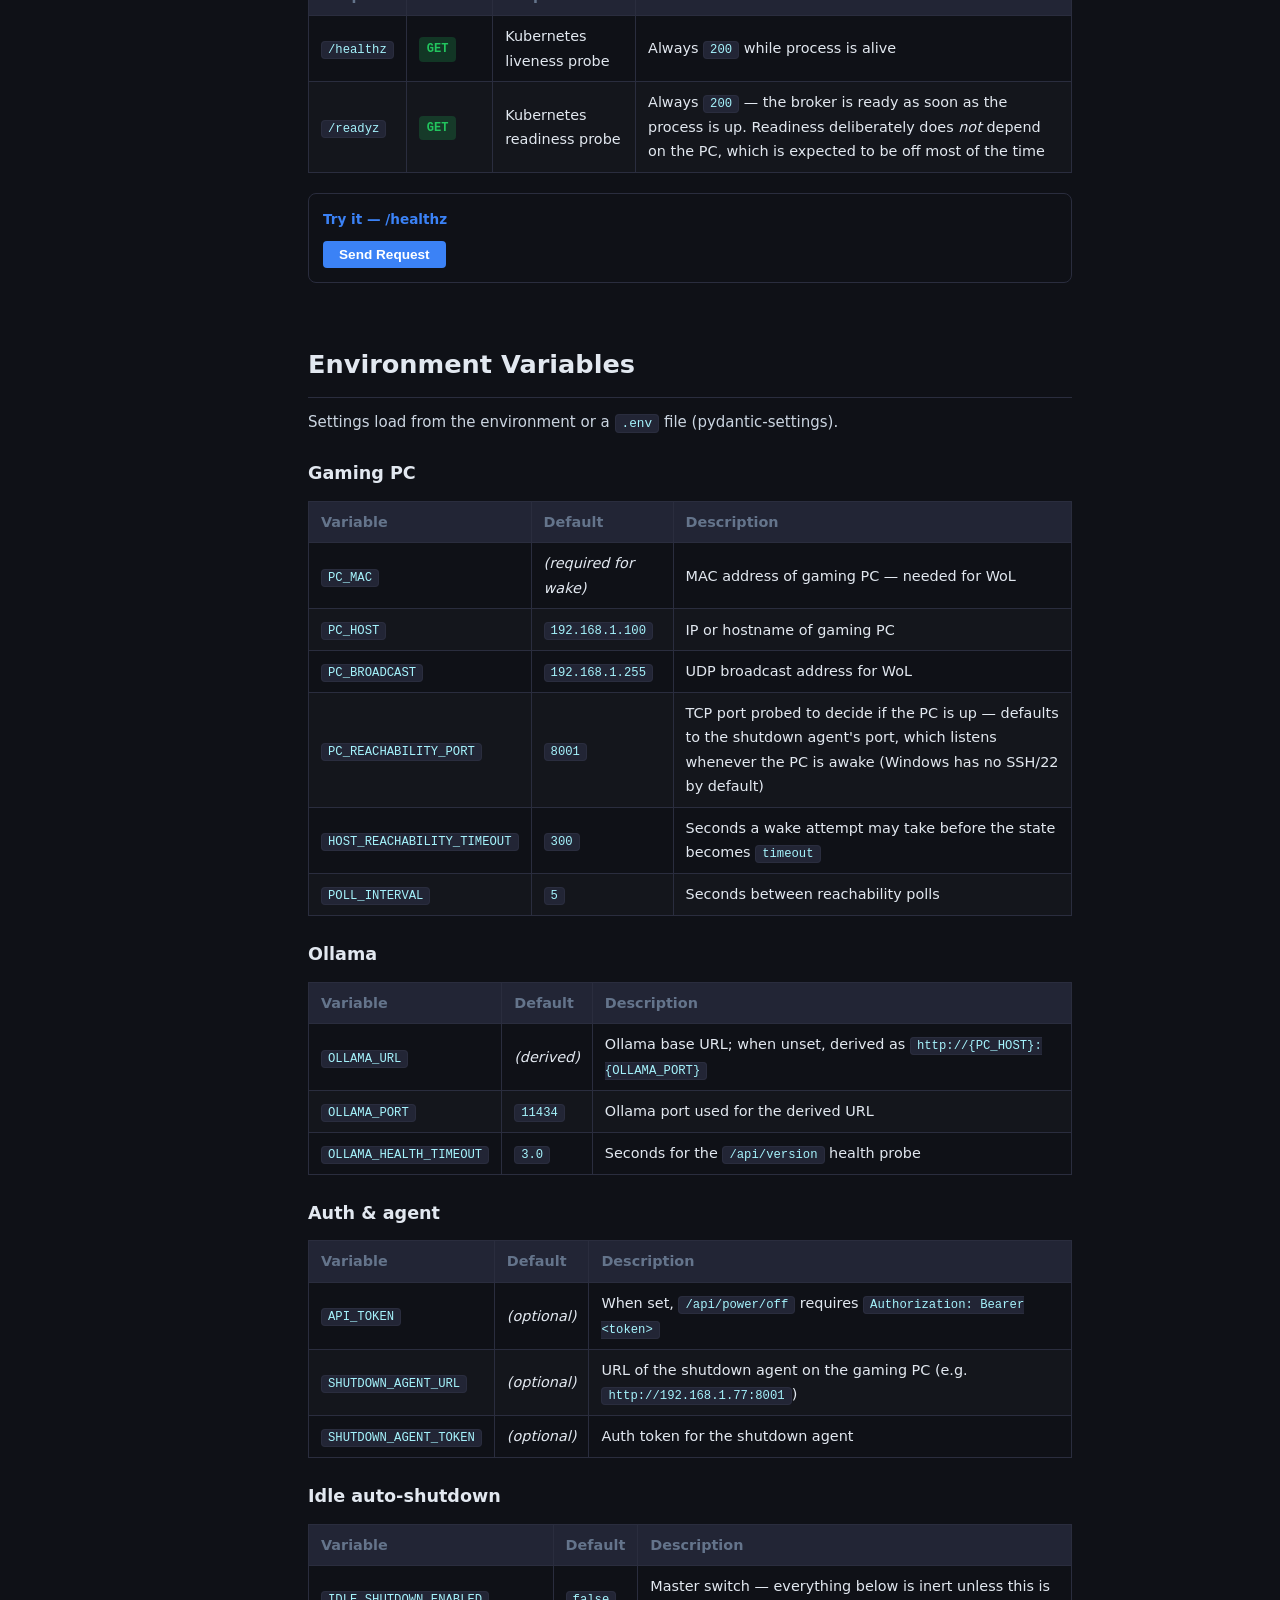
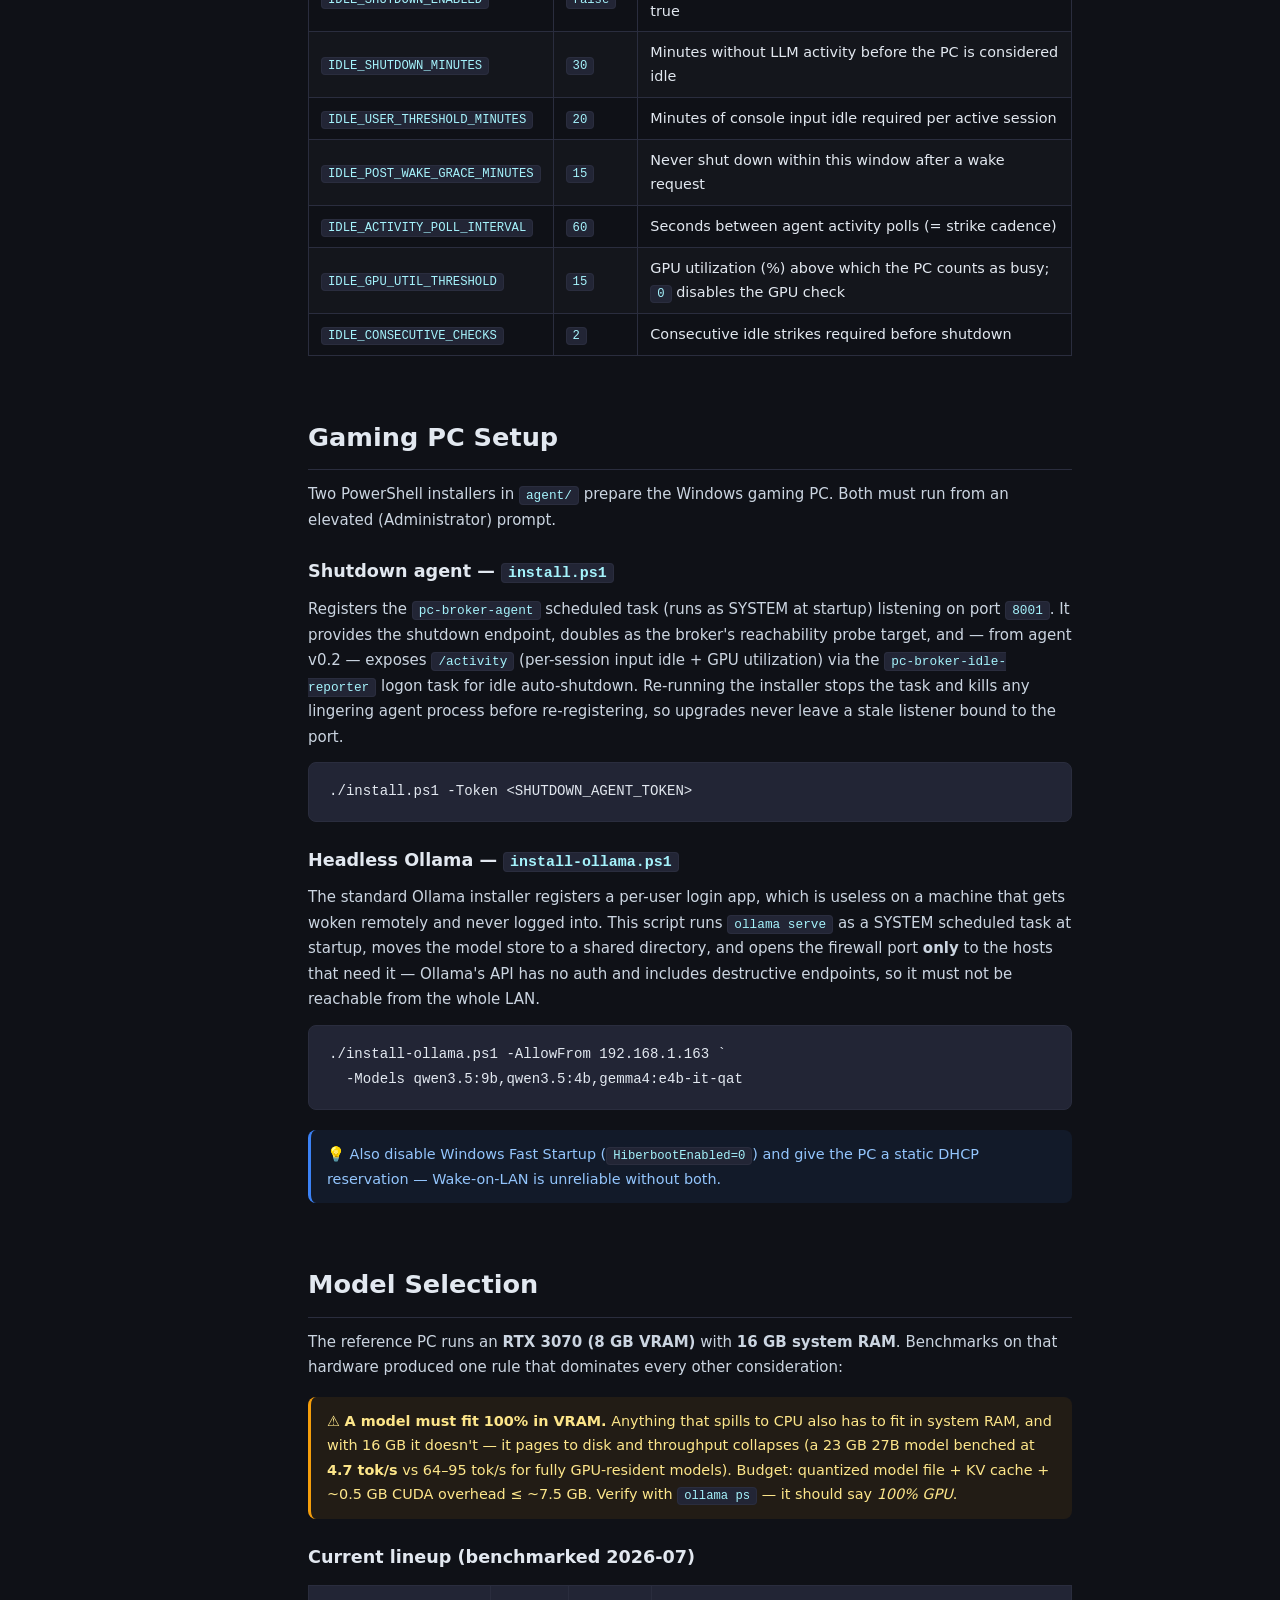
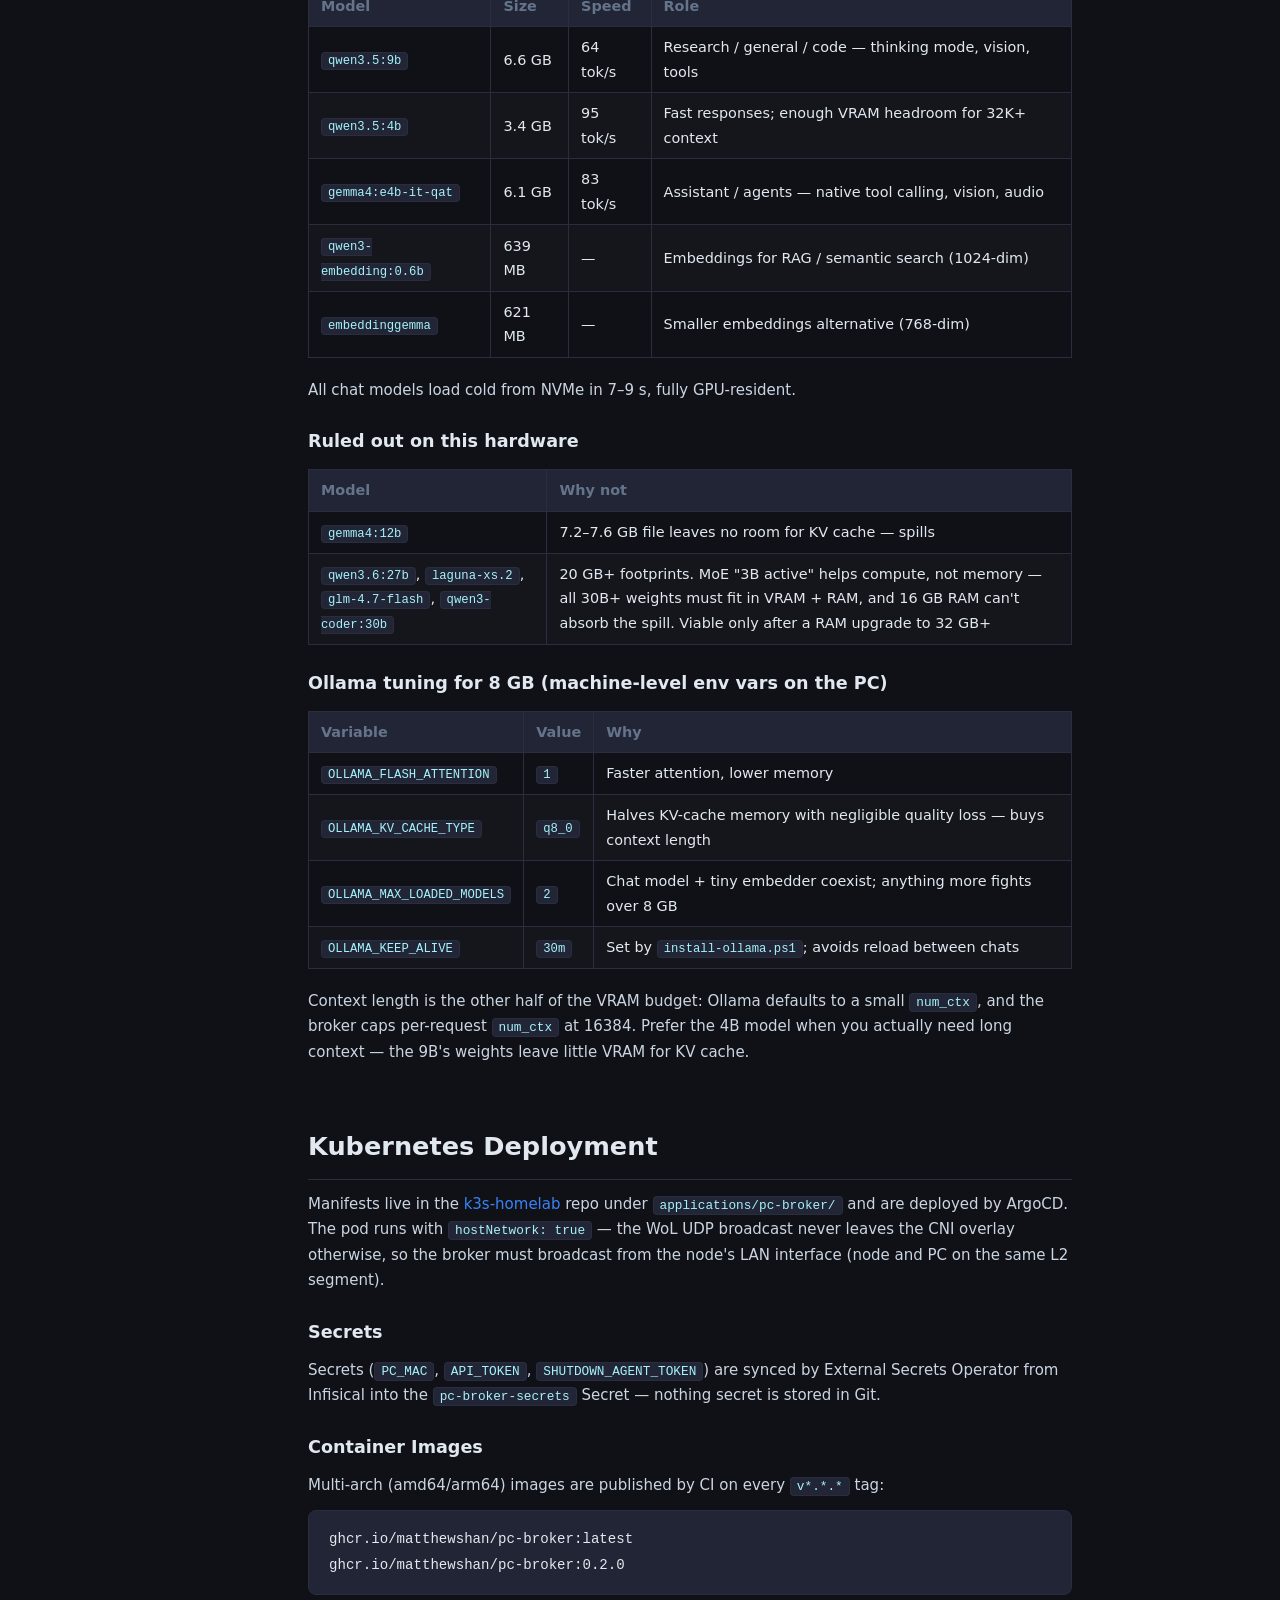
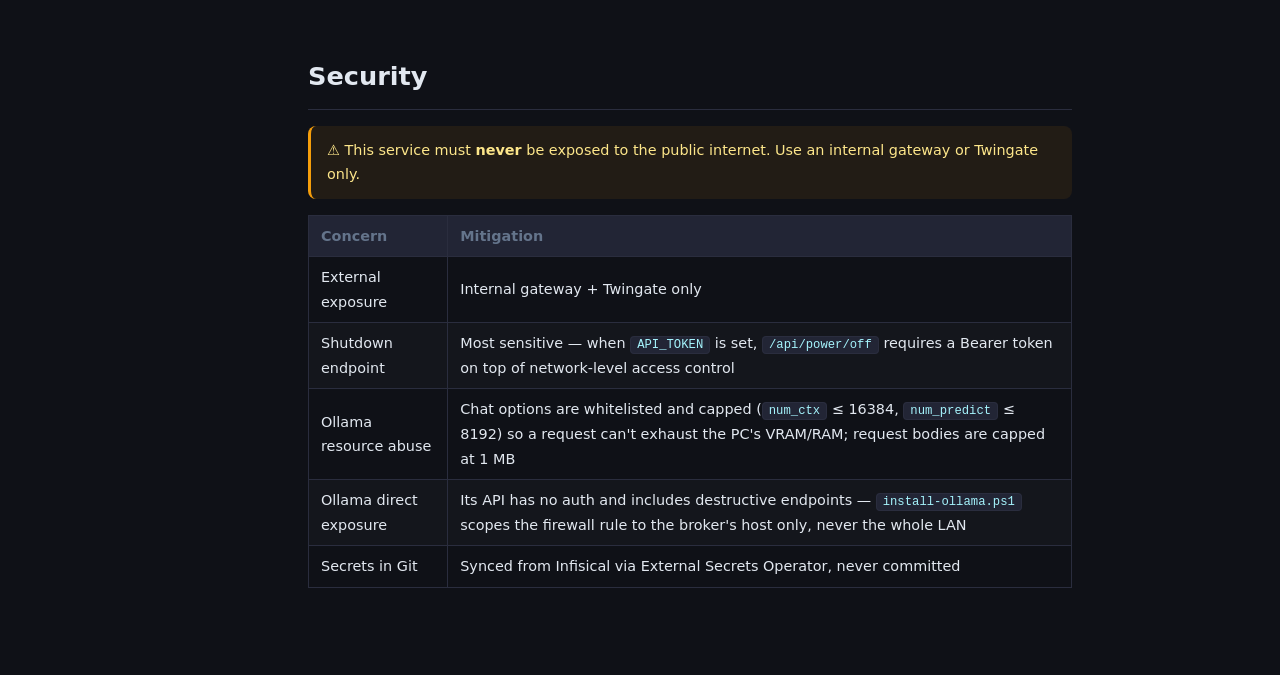
==== commit 7aceb1b7: "docs: add Model Selection section for the 8GB reference hardware Benchmarked lineup (qwen3.5 9b/4b, " ====
--- a/docs/gh-pages-docs/index.html
+++ b/docs/gh-pages-docs/index.html
@@ -312,6 +312,7 @@
 
     <li class="nav-section">Deployment</li>
     <li><a href="#pc-setup">Gaming PC Setup</a></li>
+    <li><a href="#models">Model Selection</a></li>
     <li><a href="#kubernetes">Kubernetes</a></li>
     <li><a href="#security">Security</a></li>
   </ul>
@@ -846,6 +847,61 @@
     </div>
   </section>
 
+  <!-- Model Selection -->
+  <section id="models">
+    <h2>Model Selection</h2>
+    <p>
+      The reference PC runs an <strong>RTX 3070 (8 GB VRAM)</strong> with <strong>16 GB system RAM</strong>.
+      Benchmarks on that hardware produced one rule that dominates every other consideration:
+    </p>
+    <div class="alert alert-yellow">
+      ⚠️ <strong>A model must fit 100% in VRAM.</strong> Anything that spills to CPU also has to fit in
+      system RAM, and with 16 GB it doesn't — it pages to disk and throughput collapses (a 23 GB 27B model
+      benched at <strong>4.7 tok/s</strong> vs 64–95 tok/s for fully GPU-resident models). Budget:
+      quantized model file + KV cache + ~0.5 GB CUDA overhead ≤ ~7.5 GB. Verify with
+      <code>ollama ps</code> — it should say <em>100% GPU</em>.
+    </div>
+
+    <h3>Current lineup (benchmarked 2026-07)</h3>
+    <table>
+      <thead><tr><th>Model</th><th>Size</th><th>Speed</th><th>Role</th></tr></thead>
+      <tbody>
+        <tr><td><code>qwen3.5:9b</code></td><td>6.6 GB</td><td>64 tok/s</td><td>Research / general / code — thinking mode, vision, tools</td></tr>
+        <tr><td><code>qwen3.5:4b</code></td><td>3.4 GB</td><td>95 tok/s</td><td>Fast responses; enough VRAM headroom for 32K+ context</td></tr>
+        <tr><td><code>gemma4:e4b-it-qat</code></td><td>6.1 GB</td><td>83 tok/s</td><td>Assistant / agents — native tool calling, vision, audio</td></tr>
+        <tr><td><code>qwen3-embedding:0.6b</code></td><td>639 MB</td><td>—</td><td>Embeddings for RAG / semantic search (1024-dim)</td></tr>
+        <tr><td><code>embeddinggemma</code></td><td>621 MB</td><td>—</td><td>Smaller embeddings alternative (768-dim)</td></tr>
+      </tbody>
+    </table>
+    <p>All chat models load cold from NVMe in 7–9 s, fully GPU-resident.</p>
+
+    <h3>Ruled out on this hardware</h3>
+    <table>
+      <thead><tr><th>Model</th><th>Why not</th></tr></thead>
+      <tbody>
+        <tr><td><code>gemma4:12b</code></td><td>7.2–7.6 GB file leaves no room for KV cache — spills</td></tr>
+        <tr><td><code>qwen3.6:27b</code>, <code>laguna-xs.2</code>, <code>glm-4.7-flash</code>, <code>qwen3-coder:30b</code></td>
+            <td>20 GB+ footprints. MoE "3B active" helps compute, not memory — all 30B+ weights must fit in VRAM + RAM, and 16 GB RAM can't absorb the spill. Viable only after a RAM upgrade to 32 GB+</td></tr>
+      </tbody>
+    </table>
+
+    <h3>Ollama tuning for 8 GB (machine-level env vars on the PC)</h3>
+    <table>
+      <thead><tr><th>Variable</th><th>Value</th><th>Why</th></tr></thead>
+      <tbody>
+        <tr><td><code>OLLAMA_FLASH_ATTENTION</code></td><td><code>1</code></td><td>Faster attention, lower memory</td></tr>
+        <tr><td><code>OLLAMA_KV_CACHE_TYPE</code></td><td><code>q8_0</code></td><td>Halves KV-cache memory with negligible quality loss — buys context length</td></tr>
+        <tr><td><code>OLLAMA_MAX_LOADED_MODELS</code></td><td><code>2</code></td><td>Chat model + tiny embedder coexist; anything more fights over 8 GB</td></tr>
+        <tr><td><code>OLLAMA_KEEP_ALIVE</code></td><td><code>30m</code></td><td>Set by <code>install-ollama.ps1</code>; avoids reload between chats</td></tr>
+      </tbody>
+    </table>
+    <p>
+      Context length is the other half of the VRAM budget: Ollama defaults to a small <code>num_ctx</code>,
+      and the broker caps per-request <code>num_ctx</code> at 16384. Prefer the 4B model when you actually
+      need long context — the 9B's weights leave little VRAM for KV cache.
+    </p>
+  </section>
+
   <!-- Kubernetes -->
   <section id="kubernetes">
     <h2>Kubernetes Deployment</h2>
